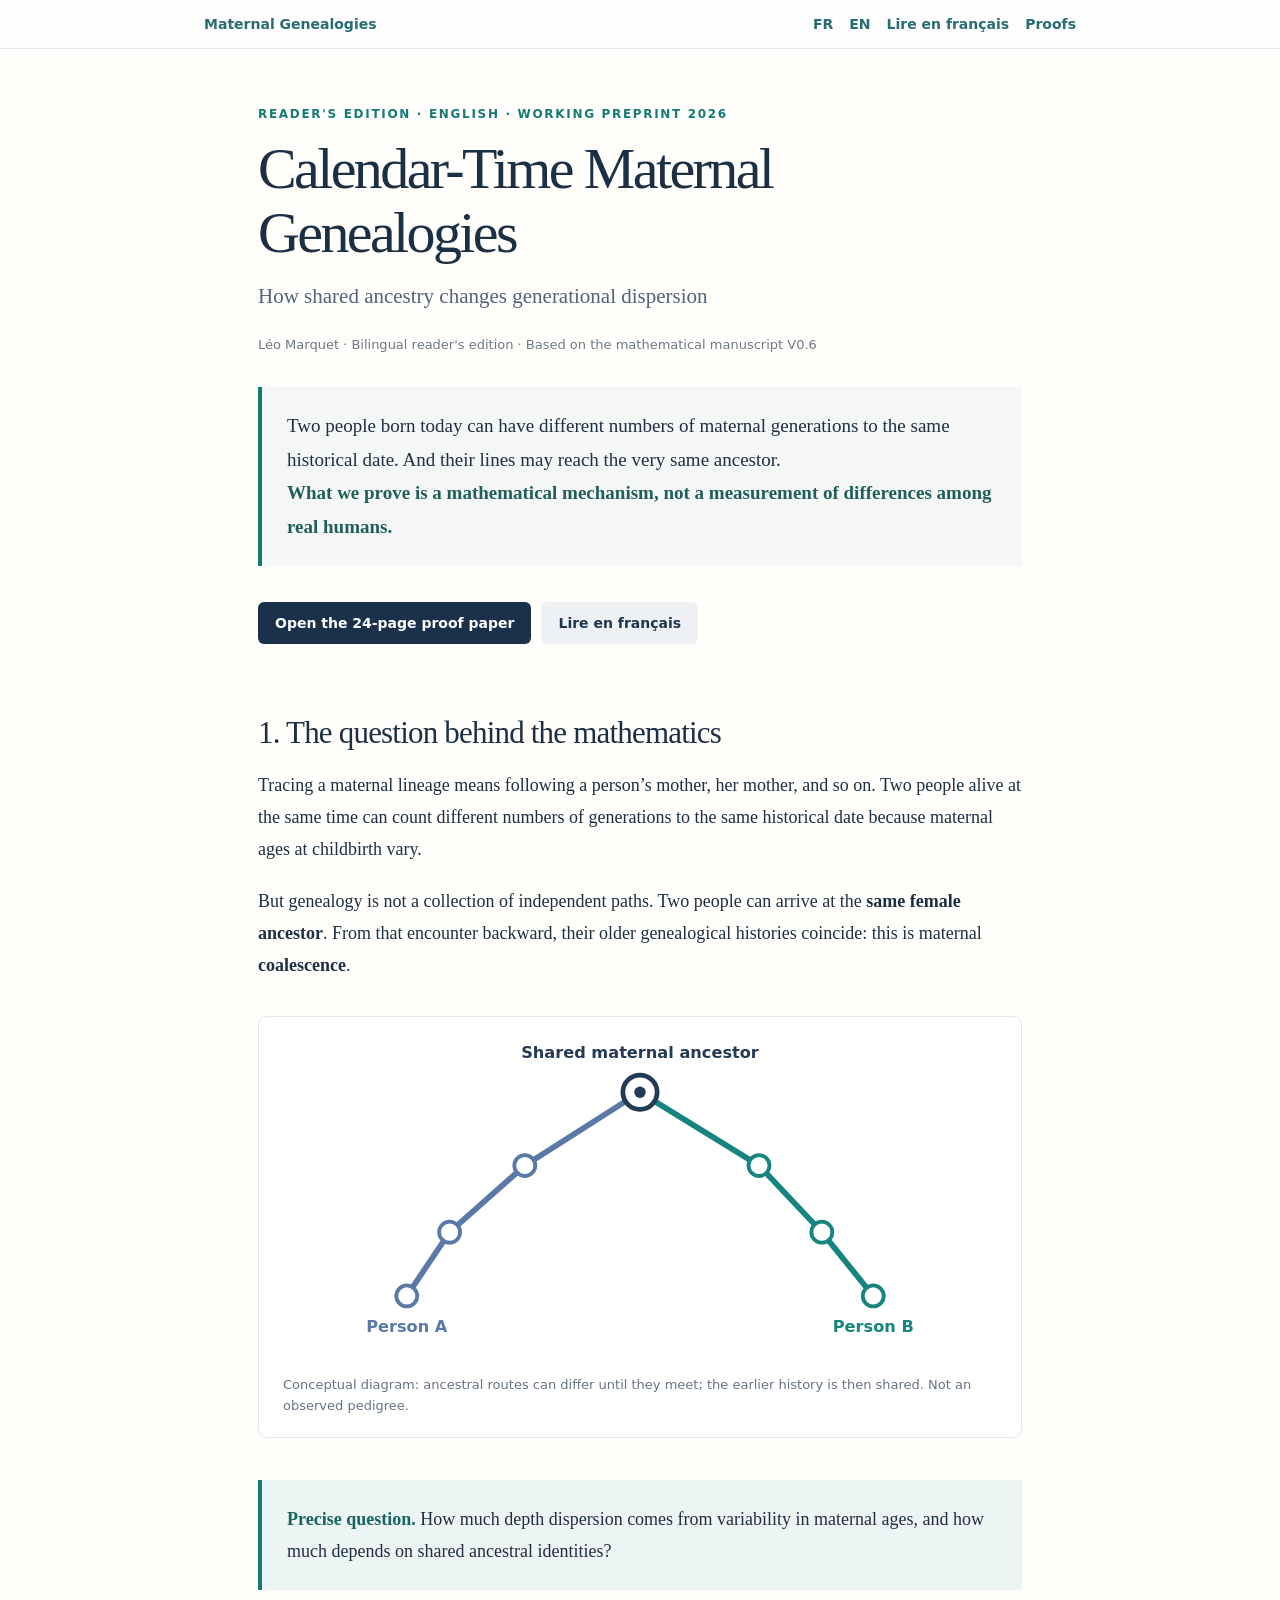
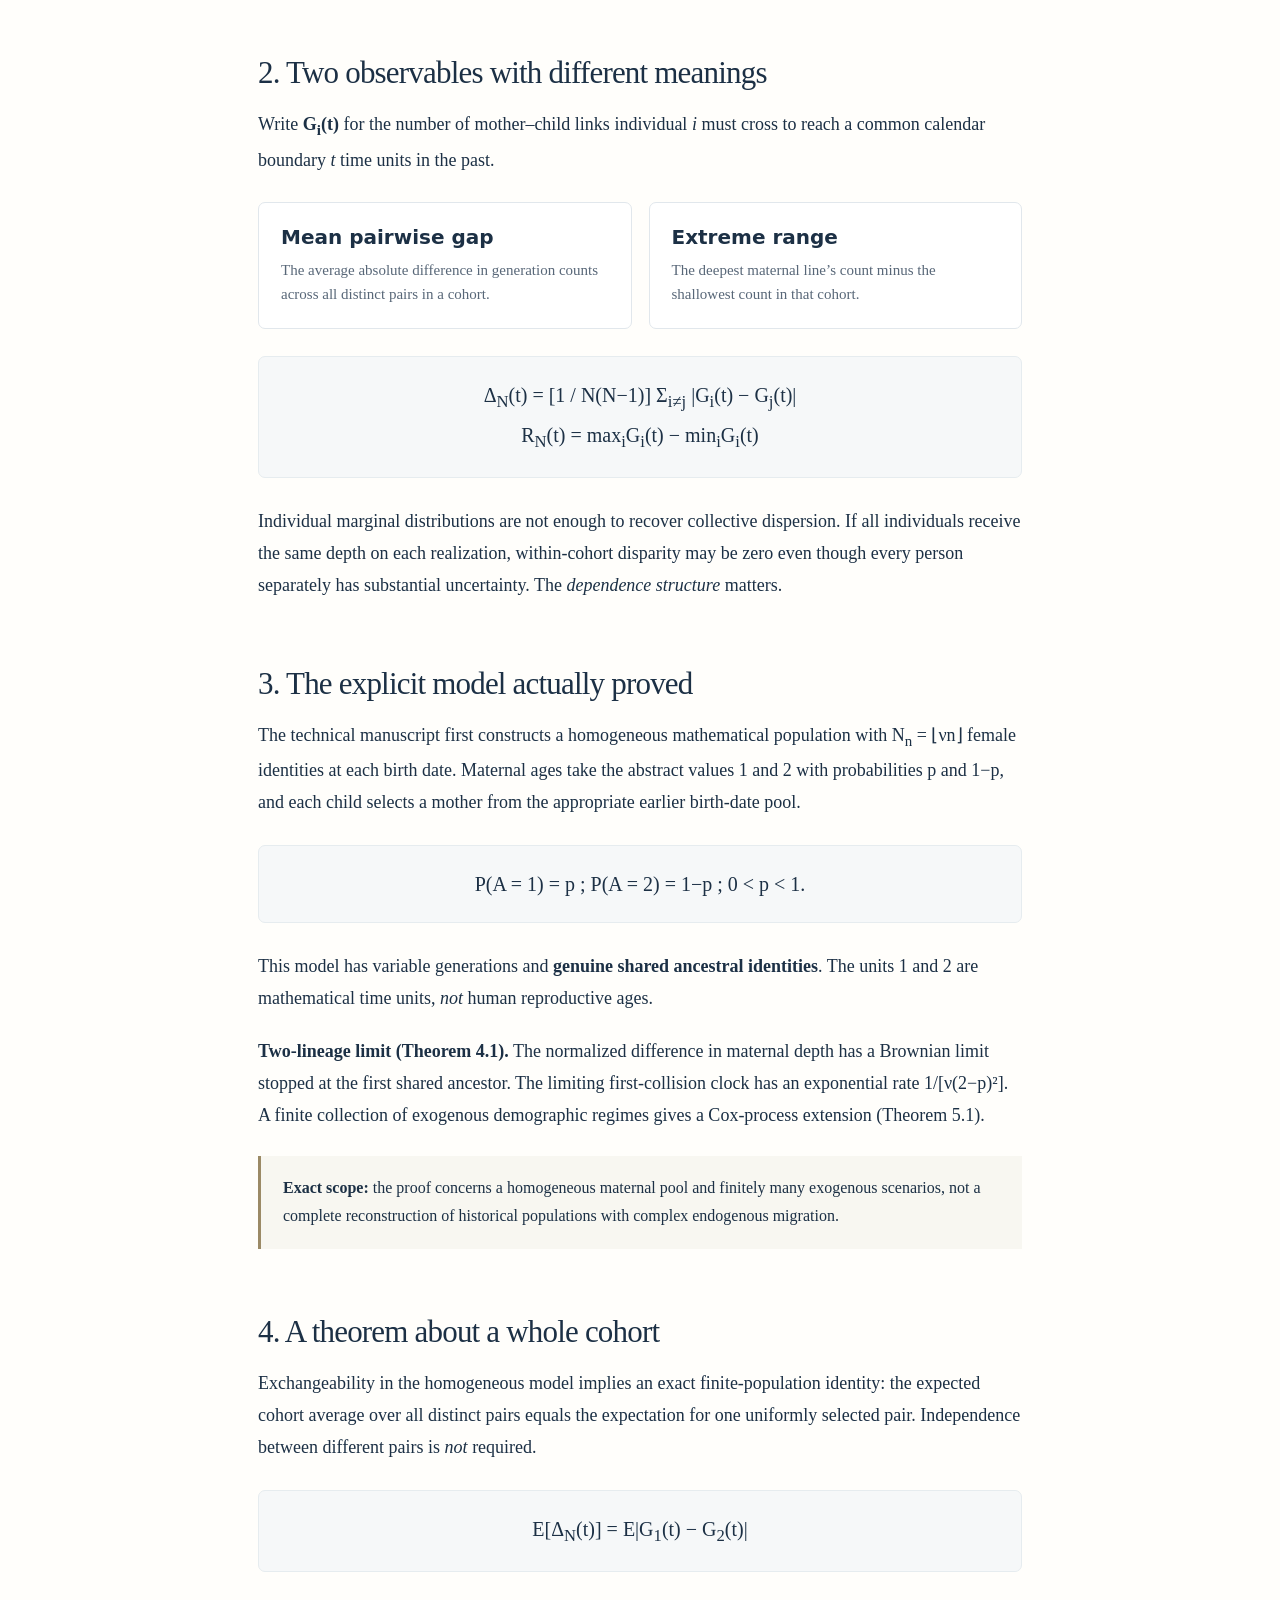
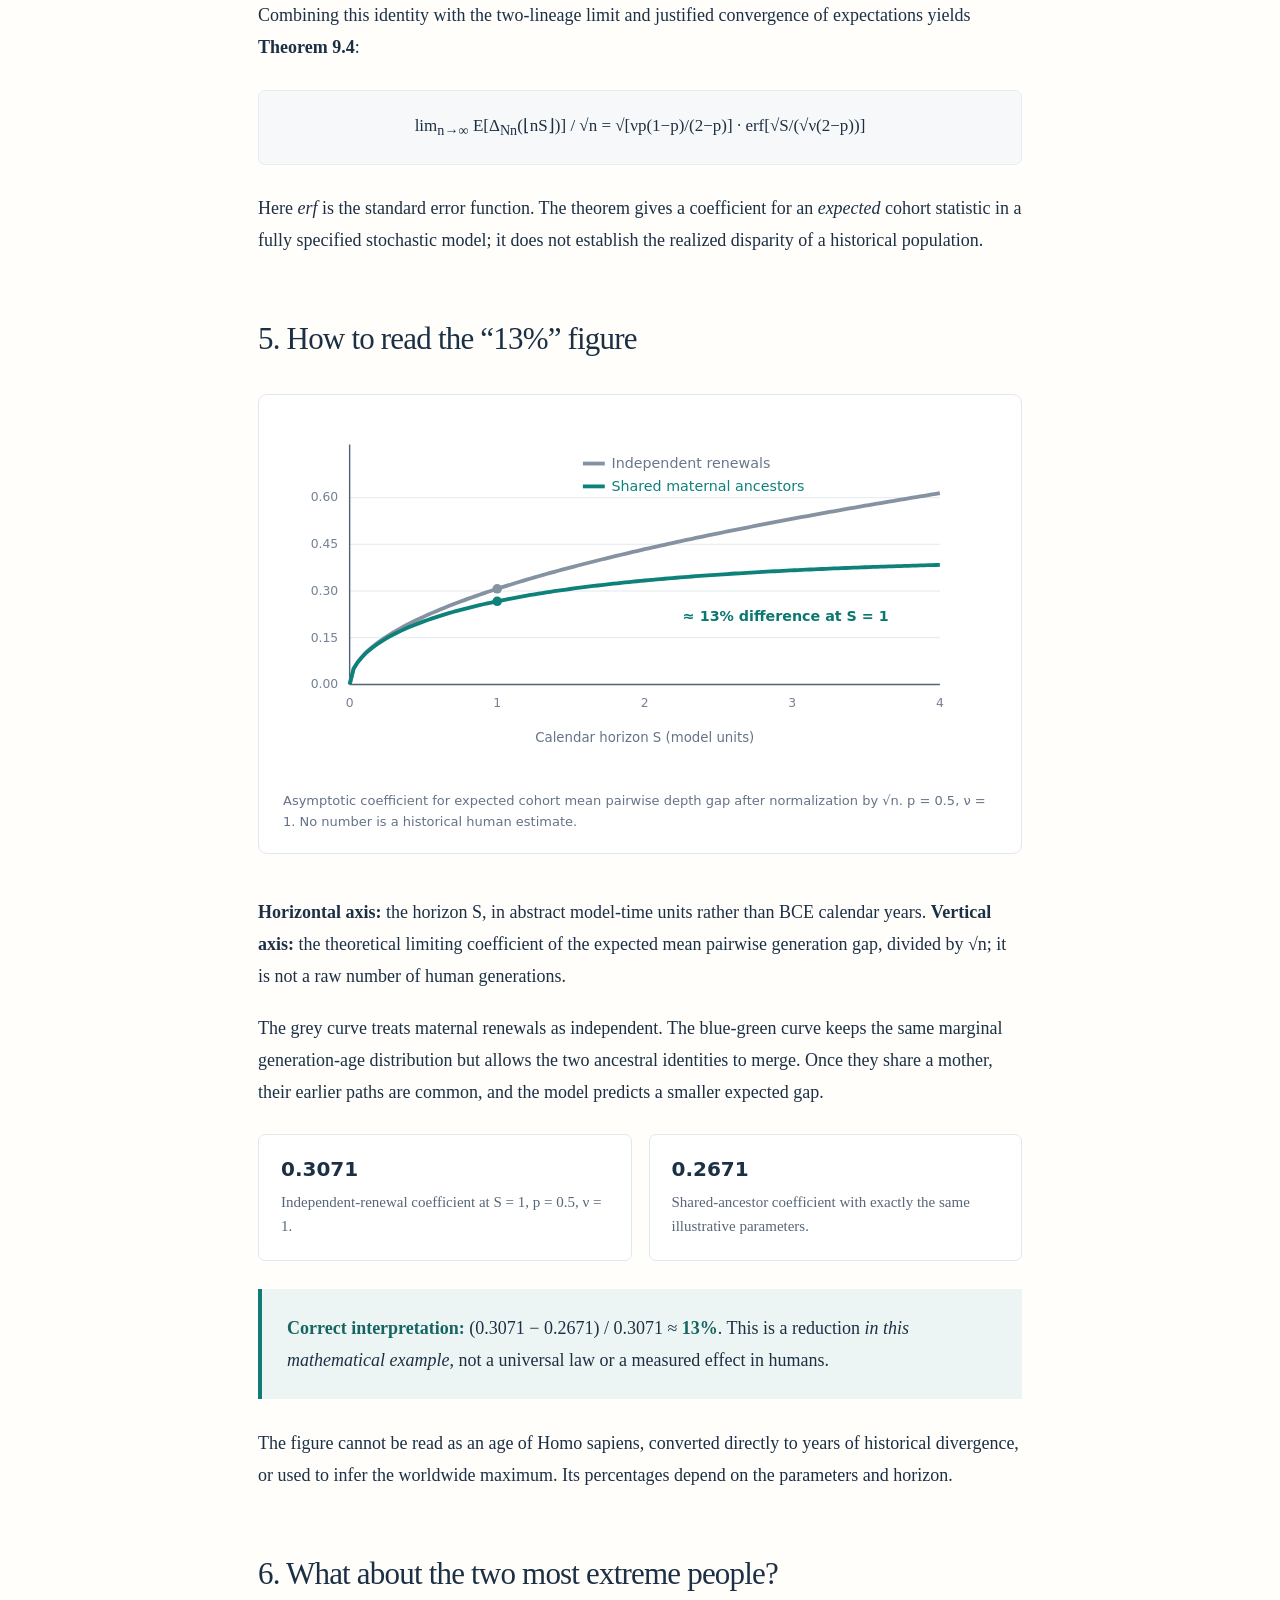
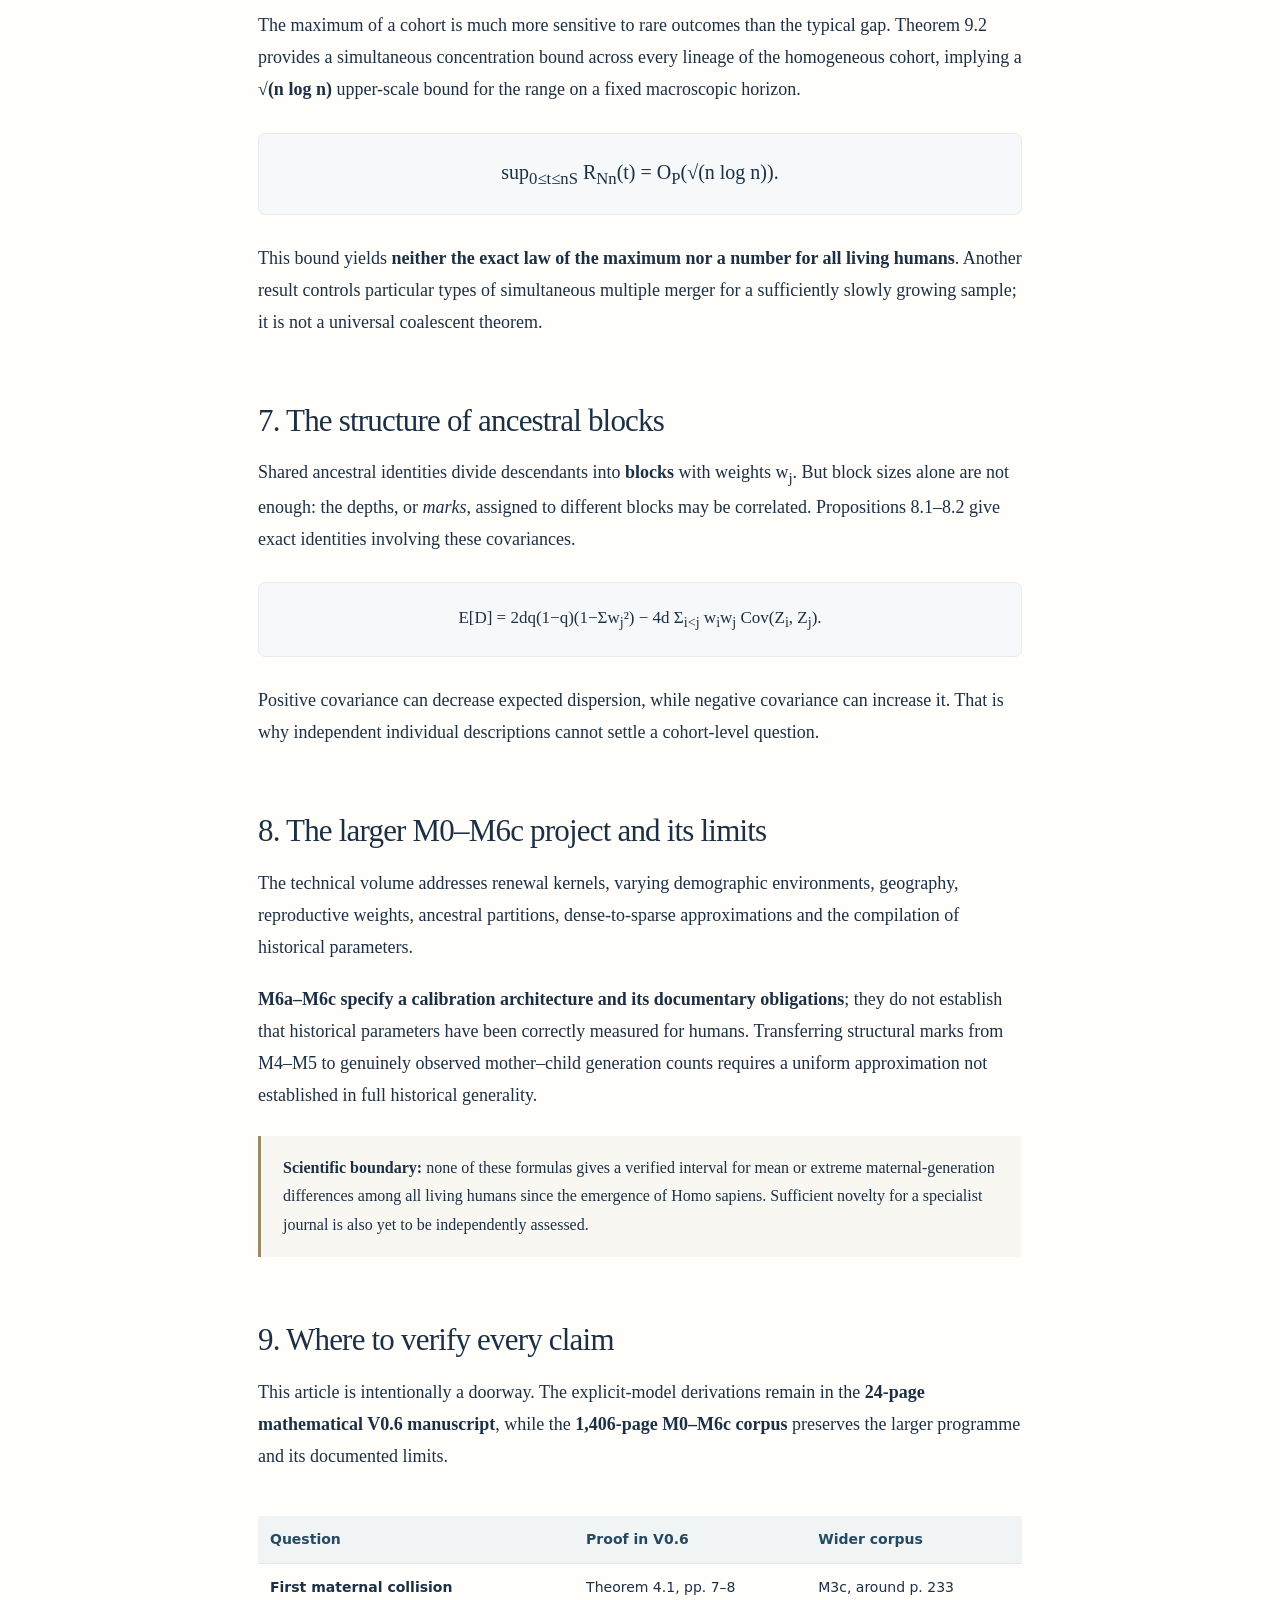
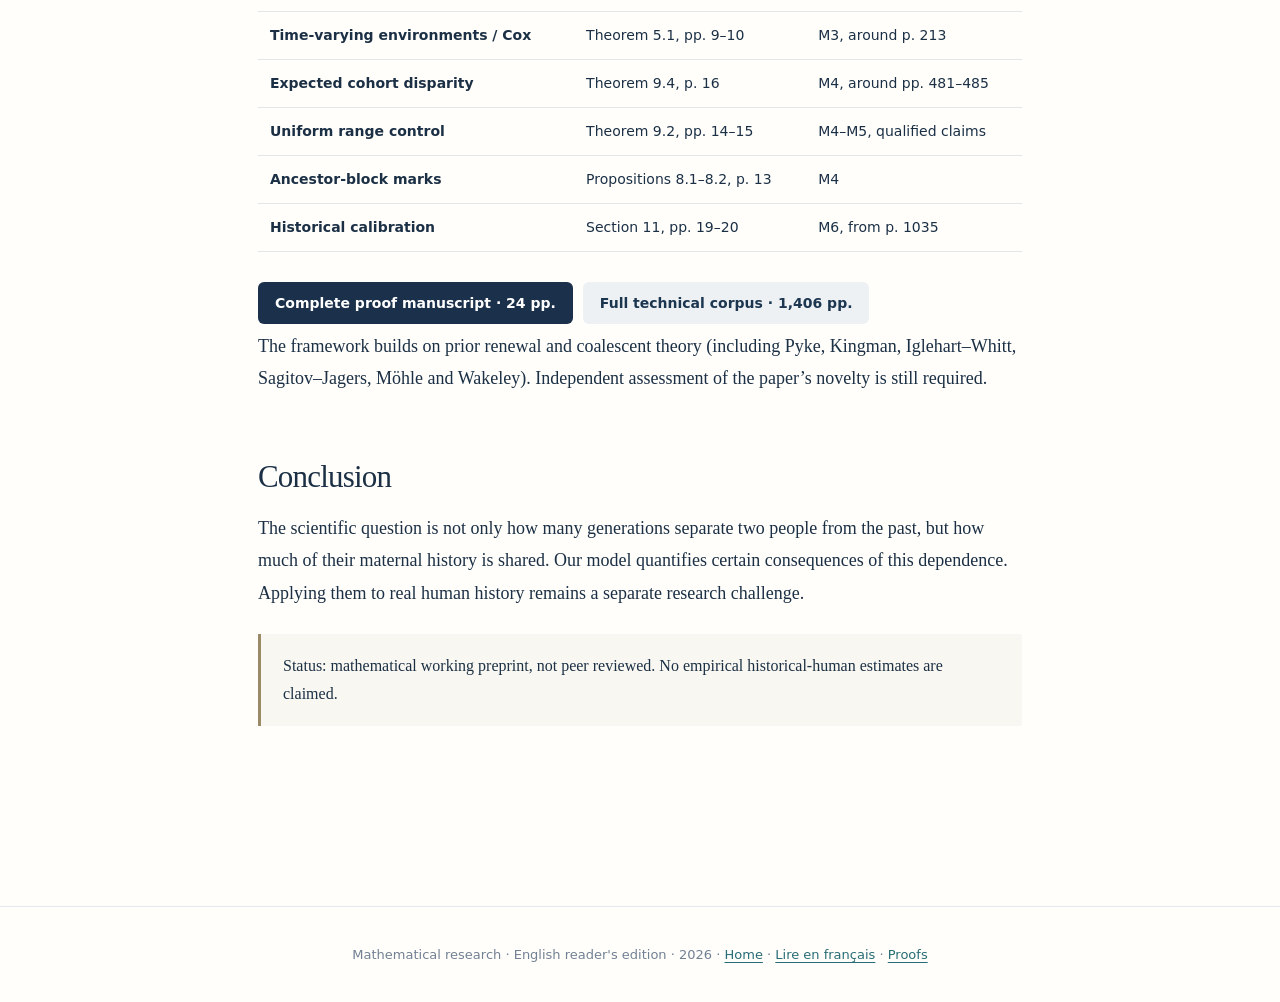
==== article-en.html @ 99af00e3 "Publish accessible English research article" ====
<!doctype html><html lang="en"><head><meta charset="utf-8"><meta name="viewport" content="width=device-width,initial-scale=1"><meta name="description" content="Readable mathematical article on maternal genealogy, shared ancestry, and cohort dispersion."><title>Calendar-Time Maternal Genealogies — English article</title><link rel="stylesheet" href="./articles.css"><link rel="canonical" href="https://leomarquet14-star.github.io/maternal-genealogies/article-en.html"></head><body><header class="top"><div class="top-in"><a href="./">Maternal Genealogies</a><nav><a href="./article-fr.html" lang="fr">FR</a><a href="./article-en.html" lang="en">EN</a><a href="article-fr.html">Lire en français</a><a href="./manuscript_v0_6.pdf">Proofs</a></nav></div></header><main><div class="kicker">READER'S EDITION · ENGLISH · WORKING PREPRINT 2026</div><h1>Calendar-Time Maternal Genealogies</h1><p class="sub">How shared ancestry changes generational dispersion</p><div class="meta">Léo Marquet · Bilingual reader's edition · Based on the mathematical manuscript V0.6</div><div class="lede">Two people born today can have different numbers of maternal generations to the same historical date. And their lines may reach the very same ancestor.<br><strong>What we prove is a mathematical mechanism, not a measurement of differences among real humans.</strong></div><p><a class="button" href="./manuscript_v0_6.pdf">Open the 24-page proof paper</a><a class="button light" href="article-fr.html">Lire en français</a></p><section><h2>1. The question behind the mathematics</h2><p>Tracing a maternal lineage means following a person’s mother, her mother, and so on. Two people alive at the same time can count different numbers of generations to the same historical date because maternal ages at childbirth vary.</p><p>But genealogy is not a collection of independent paths. Two people can arrive at the <strong>same female ancestor</strong>. From that encounter backward, their older genealogical histories coincide: this is maternal <strong>coalescence</strong>.</p><figure class="figure"><svg viewBox="0 0 750 330" role="img" aria-label="Two maternal lineages joining at a shared mother"><rect width="750" height="330" fill="white"/><path d="M130 272 L175 205 L254 135 L375 58" stroke="#5b79a7" stroke-width="6" fill="none" stroke-linecap="round"/><path d="M620 272 L566 205 L500 135 L375 58" stroke="#16847f" stroke-width="6" fill="none" stroke-linecap="round"/><circle cx="130" cy="272" r="11" fill="#fff" stroke="#5b79a7" stroke-width="4"/><circle cx="175" cy="205" r="11" fill="#fff" stroke="#5b79a7" stroke-width="4"/><circle cx="254" cy="135" r="11" fill="#fff" stroke="#5b79a7" stroke-width="4"/><circle cx="620" cy="272" r="11" fill="#fff" stroke="#16847f" stroke-width="4"/><circle cx="566" cy="205" r="11" fill="#fff" stroke="#16847f" stroke-width="4"/><circle cx="500" cy="135" r="11" fill="#fff" stroke="#16847f" stroke-width="4"/><circle cx="375" cy="58" r="18" fill="#fff" stroke="#243b55" stroke-width="5"/><circle cx="375" cy="58" r="6" fill="#243b55"/><g font-family="system-ui" font-size="17" font-weight="700"><text x="375" y="22" text-anchor="middle" fill="#243b55">Shared maternal ancestor</text><text x="130" y="310" text-anchor="middle" fill="#5b79a7">Person A</text><text x="620" y="310" text-anchor="middle" fill="#16847f">Person B</text></g></svg><figcaption>Conceptual diagram: ancestral routes can differ until they meet; the earlier history is then shared. Not an observed pedigree.</figcaption></figure><div class="callout"><strong>Precise question.</strong> How much depth dispersion comes from variability in maternal ages, and how much depends on shared ancestral identities?</div></section><section><h2>2. Two observables with different meanings</h2><p>Write <strong>G<sub>i</sub>(t)</strong> for the number of mother–child links individual <em>i</em> must cross to reach a common calendar boundary <em>t</em> time units in the past.</p><div class="grid"><div class="card"><h3>Mean pairwise gap</h3><p>The average absolute difference in generation counts across all distinct pairs in a cohort.</p></div><div class="card"><h3>Extreme range</h3><p>The deepest maternal line’s count minus the shallowest count in that cohort.</p></div></div><div class="eq">Δ<sub>N</sub>(t) = [1 / N(N−1)] Σ<sub>i≠j</sub> |G<sub>i</sub>(t) − G<sub>j</sub>(t)|<br>R<sub>N</sub>(t) = max<sub>i</sub>G<sub>i</sub>(t) − min<sub>i</sub>G<sub>i</sub>(t)</div><p>Individual marginal distributions are not enough to recover collective dispersion. If all individuals receive the same depth on each realization, within-cohort disparity may be zero even though every person separately has substantial uncertainty. The <em>dependence structure</em> matters.</p></section><section><h2>3. The explicit model actually proved</h2><p>The technical manuscript first constructs a homogeneous mathematical population with N<sub>n</sub> = ⌊νn⌋ female identities at each birth date. Maternal ages take the abstract values 1 and 2 with probabilities p and 1−p, and each child selects a mother from the appropriate earlier birth-date pool.</p><div class="eq">P(A = 1) = p ; P(A = 2) = 1−p ; 0 &lt; p &lt; 1.</div><p>This model has variable generations and <strong>genuine shared ancestral identities</strong>. The units 1 and 2 are mathematical time units, <em>not</em> human reproductive ages.</p><p><strong>Two-lineage limit (Theorem 4.1).</strong> The normalized difference in maternal depth has a Brownian limit stopped at the first shared ancestor. The limiting first-collision clock has an exponential rate 1/[ν(2−p)²]. A finite collection of exogenous demographic regimes gives a Cox-process extension (Theorem 5.1).</p><div class="warning"><strong>Exact scope:</strong> the proof concerns a homogeneous maternal pool and finitely many exogenous scenarios, not a complete reconstruction of historical populations with complex endogenous migration.</div></section><section><h2>4. A theorem about a whole cohort</h2><p>Exchangeability in the homogeneous model implies an exact finite-population identity: the expected cohort average over all distinct pairs equals the expectation for one uniformly selected pair. Independence between different pairs is <em>not</em> required.</p><div class="eq">E[Δ<sub>N</sub>(t)] = E|G<sub>1</sub>(t) − G<sub>2</sub>(t)|</div><p>Combining this identity with the two-lineage limit and justified convergence of expectations yields <strong>Theorem 9.4</strong>:</p><div class="eq long">lim<sub>n→∞</sub> E[Δ<sub>Nn</sub>(⌊nS⌋)] / √n = √[νp(1−p)/(2−p)] · erf[√S/(√ν(2−p))]</div><p>Here <em>erf</em> is the standard error function. The theorem gives a coefficient for an <em>expected</em> cohort statistic in a fully specified stochastic model; it does not establish the realized disparity of a historical population.</p></section><section><h2>5. How to read the “13%” figure</h2><figure class="figure"><svg viewBox="0 0 750 370" role="img" aria-label="Mathematical comparison of expected mean dispersion coefficients for independent and shared-ancestor lineages"><rect width="750" height="370" fill="#fff"/><g stroke="#e1e8eb" stroke-width="1"><line x1="70" y1="283" x2="690" y2="283"/><line x1="70" y1="233.95" x2="690" y2="233.95"/><line x1="70" y1="184.9" x2="690" y2="184.9"/><line x1="70" y1="135.85" x2="690" y2="135.85"/><line x1="70" y1="86.80000000000001" x2="690" y2="86.80000000000001"/></g><g fill="#758295" font-size="13" font-family="system-ui"><text x="58" y="287" text-anchor="end">0.00</text><text x="58" y="237.95" text-anchor="end">0.15</text><text x="58" y="188.9" text-anchor="end">0.30</text><text x="58" y="139.85" text-anchor="end">0.45</text><text x="58" y="90.80000000000001" text-anchor="end">0.60</text><text x="70" y="307" text-anchor="middle">0</text><text x="225" y="307" text-anchor="middle">1</text><text x="380" y="307" text-anchor="middle">2</text><text x="535" y="307" text-anchor="middle">3</text><text x="690" y="307" text-anchor="middle">4</text></g><g stroke="#526578" stroke-width="1.5"><line x1="70" y1="283" x2="690" y2="283"/><line x1="70" y1="31" x2="70" y2="283"/></g><path d="M70.00,283.00 L74.13,266.60 L78.27,259.81 L82.40,254.60 L86.53,250.20 L90.67,246.33 L94.80,242.83 L98.93,239.61 L103.07,236.62 L107.20,233.80 L111.33,231.14 L115.47,228.61 L119.60,226.19 L123.73,223.87 L127.87,221.64 L132.00,219.49 L136.13,217.40 L140.27,215.38 L144.40,213.42 L148.53,211.52 L152.67,209.66 L156.80,207.85 L160.93,206.08 L165.07,204.35 L169.20,202.66 L173.33,201.00 L177.47,199.38 L181.60,197.79 L185.73,196.22 L189.87,194.69 L194.00,193.18 L198.13,191.69 L202.27,190.23 L206.40,188.79 L210.53,187.38 L214.67,185.98 L218.80,184.61 L222.93,183.25 L227.07,181.91 L231.20,180.59 L235.33,179.28 L239.47,177.99 L243.60,176.72 L247.73,175.46 L251.87,174.22 L256.00,172.99 L260.13,171.78 L264.27,170.57 L268.40,169.38 L272.53,168.21 L276.67,167.04 L280.80,165.89 L284.93,164.74 L289.07,163.61 L293.20,162.49 L297.33,161.38 L301.47,160.28 L305.60,159.19 L309.73,158.11 L313.87,157.04 L318.00,155.97 L322.13,154.92 L326.27,153.87 L330.40,152.84 L334.53,151.81 L338.67,150.79 L342.80,149.77 L346.93,148.77 L351.07,147.77 L355.20,146.78 L359.33,145.80 L363.47,144.82 L367.60,143.85 L371.73,142.89 L375.87,141.93 L380.00,140.98 L384.13,140.04 L388.27,139.10 L392.40,138.17 L396.53,137.24 L400.67,136.32 L404.80,135.41 L408.93,134.50 L413.07,133.60 L417.20,132.70 L421.33,131.81 L425.47,130.92 L429.60,130.04 L433.73,129.16 L437.87,128.29 L442.00,127.42 L446.13,126.56 L450.27,125.71 L454.40,124.85 L458.53,124.00 L462.67,123.16 L466.80,122.32 L470.93,121.49 L475.07,120.66 L479.20,119.83 L483.33,119.01 L487.47,118.19 L491.60,117.38 L495.73,116.57 L499.87,115.76 L504.00,114.96 L508.13,114.16 L512.27,113.37 L516.40,112.58 L520.53,111.79 L524.67,111.00 L528.80,110.22 L532.93,109.45 L537.07,108.68 L541.20,107.91 L545.33,107.14 L549.47,106.38 L553.60,105.62 L557.73,104.86 L561.87,104.11 L566.00,103.36 L570.13,102.61 L574.27,101.87 L578.40,101.13 L582.53,100.39 L586.67,99.65 L590.80,98.92 L594.93,98.19 L599.07,97.47 L603.20,96.74 L607.33,96.02 L611.47,95.30 L615.60,94.59 L619.73,93.88 L623.87,93.17 L628.00,92.46 L632.13,91.76 L636.27,91.05 L640.40,90.35 L644.53,89.66 L648.67,88.96 L652.80,88.27 L656.93,87.58 L661.07,86.90 L665.20,86.21 L669.33,85.53 L673.47,84.85 L677.60,84.17 L681.73,83.50 L685.87,82.82 L690.00,82.15" fill="none" stroke="#8592a2" stroke-width="4"/><path d="M70.00,283.00 L74.13,266.67 L78.27,259.99 L82.40,254.93 L86.53,250.71 L90.67,247.04 L94.80,243.76 L98.93,240.78 L103.07,238.04 L107.20,235.50 L111.33,233.12 L115.47,230.88 L119.60,228.77 L123.73,226.77 L127.87,224.87 L132.00,223.06 L136.13,221.32 L140.27,219.66 L144.40,218.07 L148.53,216.54 L152.67,215.07 L156.80,213.65 L160.93,212.27 L165.07,210.95 L169.20,209.67 L173.33,208.43 L177.47,207.23 L181.60,206.07 L185.73,204.94 L189.87,203.84 L194.00,202.78 L198.13,201.74 L202.27,200.74 L206.40,199.76 L210.53,198.81 L214.67,197.88 L218.80,196.98 L222.93,196.10 L227.07,195.24 L231.20,194.40 L235.33,193.58 L239.47,192.79 L243.60,192.01 L247.73,191.25 L251.87,190.50 L256.00,189.78 L260.13,189.07 L264.27,188.38 L268.40,187.70 L272.53,187.04 L276.67,186.39 L280.80,185.75 L284.93,185.13 L289.07,184.53 L293.20,183.93 L297.33,183.35 L301.47,182.78 L305.60,182.22 L309.73,181.67 L313.87,181.14 L318.00,180.61 L322.13,180.10 L326.27,179.59 L330.40,179.10 L334.53,178.61 L338.67,178.14 L342.80,177.67 L346.93,177.22 L351.07,176.77 L355.20,176.33 L359.33,175.90 L363.47,175.47 L367.60,175.06 L371.73,174.65 L375.87,174.25 L380.00,173.86 L384.13,173.47 L388.27,173.09 L392.40,172.72 L396.53,172.35 L400.67,172.00 L404.80,171.64 L408.93,171.30 L413.07,170.96 L417.20,170.63 L421.33,170.30 L425.47,169.98 L429.60,169.66 L433.73,169.35 L437.87,169.04 L442.00,168.74 L446.13,168.45 L450.27,168.16 L454.40,167.87 L458.53,167.59 L462.67,167.32 L466.80,167.05 L470.93,166.78 L475.07,166.52 L479.20,166.26 L483.33,166.01 L487.47,165.76 L491.60,165.52 L495.73,165.28 L499.87,165.04 L504.00,164.81 L508.13,164.58 L512.27,164.36 L516.40,164.13 L520.53,163.92 L524.67,163.70 L528.80,163.49 L532.93,163.28 L537.07,163.08 L541.20,162.88 L545.33,162.68 L549.47,162.49 L553.60,162.30 L557.73,162.11 L561.87,161.93 L566.00,161.74 L570.13,161.56 L574.27,161.39 L578.40,161.21 L582.53,161.04 L586.67,160.88 L590.80,160.71 L594.93,160.55 L599.07,160.39 L603.20,160.23 L607.33,160.07 L611.47,159.92 L615.60,159.77 L619.73,159.62 L623.87,159.48 L628.00,159.33 L632.13,159.19 L636.27,159.05 L640.40,158.92 L644.53,158.78 L648.67,158.65 L652.80,158.52 L656.93,158.39 L661.07,158.26 L665.20,158.14 L669.33,158.01 L673.47,157.89 L677.60,157.77 L681.73,157.66 L685.87,157.54 L690.00,157.43" fill="none" stroke="#0d817a" stroke-width="4"/><circle cx="225" cy="182.5763672338" r="5" fill="#8592a2"/><circle cx="225" cy="195.6632789674" r="5" fill="#0d817a"/><text x="345" y="56" font-size="15" fill="#67788a" font-family="system-ui">Independent renewals</text><line x1="315" y1="51" x2="338" y2="51" stroke="#8592a2" stroke-width="4"/><text x="345" y="80" font-size="15" fill="#0d817a" font-family="system-ui">Shared maternal ancestors</text><line x1="315" y1="75" x2="338" y2="75" stroke="#0d817a" stroke-width="4"/><text x="420" y="216" fill="#0a7770" font-weight="700" font-size="15" font-family="system-ui">≈ 13% difference at S = 1</text><text x="380" y="344" text-anchor="middle" fill="#647488" font-size="14" font-family="system-ui">Calendar horizon S (model units)</text></svg><figcaption>Asymptotic coefficient for expected cohort mean pairwise depth gap after normalization by √n. p = 0.5, ν = 1. No number is a historical human estimate.</figcaption></figure><p><strong>Horizontal axis:</strong> the horizon S, in abstract model-time units rather than BCE calendar years. <strong>Vertical axis:</strong> the theoretical limiting coefficient of the expected mean pairwise generation gap, divided by √n; it is not a raw number of human generations.</p><p>The grey curve treats maternal renewals as independent. The blue-green curve keeps the same marginal generation-age distribution but allows the two ancestral identities to merge. Once they share a mother, their earlier paths are common, and the model predicts a smaller expected gap.</p><div class="grid"><div class="card"><h3>0.3071</h3><p>Independent-renewal coefficient at S = 1, p = 0.5, ν = 1.</p></div><div class="card"><h3>0.2671</h3><p>Shared-ancestor coefficient with exactly the same illustrative parameters.</p></div></div><div class="callout"><strong>Correct interpretation:</strong> (0.3071 − 0.2671) / 0.3071 ≈ <strong>13%</strong>. This is a reduction <em>in this mathematical example</em>, not a universal law or a measured effect in humans.</div><p>The figure cannot be read as an age of Homo sapiens, converted directly to years of historical divergence, or used to infer the worldwide maximum. Its percentages depend on the parameters and horizon.</p></section><section><h2>6. What about the two most extreme people?</h2><p>The maximum of a cohort is much more sensitive to rare outcomes than the typical gap. Theorem 9.2 provides a simultaneous concentration bound across every lineage of the homogeneous cohort, implying a <strong>√(n log n)</strong> upper-scale bound for the range on a fixed macroscopic horizon.</p><div class="eq">sup<sub>0≤t≤nS</sub> R<sub>Nn</sub>(t) = O<sub>P</sub>(√(n log n)).</div><p>This bound yields <strong>neither the exact law of the maximum nor a number for all living humans</strong>. Another result controls particular types of simultaneous multiple merger for a sufficiently slowly growing sample; it is not a universal coalescent theorem.</p></section><section><h2>7. The structure of ancestral blocks</h2><p>Shared ancestral identities divide descendants into <strong>blocks</strong> with weights w<sub>j</sub>. But block sizes alone are not enough: the depths, or <em>marks</em>, assigned to different blocks may be correlated. Propositions 8.1–8.2 give exact identities involving these covariances.</p><div class="eq long">E[D] = 2dq(1−q)(1−Σw<sub>j</sub>²) − 4d Σ<sub>i&lt;j</sub> w<sub>i</sub>w<sub>j</sub> Cov(Z<sub>i</sub>, Z<sub>j</sub>).</div><p>Positive covariance can decrease expected dispersion, while negative covariance can increase it. That is why independent individual descriptions cannot settle a cohort-level question.</p></section><section><h2>8. The larger M0–M6c project and its limits</h2><p>The technical volume addresses renewal kernels, varying demographic environments, geography, reproductive weights, ancestral partitions, dense-to-sparse approximations and the compilation of historical parameters.</p><p><strong>M6a–M6c specify a calibration architecture and its documentary obligations</strong>; they do not establish that historical parameters have been correctly measured for humans. Transferring structural marks from M4–M5 to genuinely observed mother–child generation counts requires a uniform approximation not established in full historical generality.</p><div class="warning"><strong>Scientific boundary:</strong> none of these formulas gives a verified interval for mean or extreme maternal-generation differences among all living humans since the emergence of Homo sapiens. Sufficient novelty for a specialist journal is also yet to be independently assessed.</div></section><section><h2>9. Where to verify every claim</h2><p>This article is intentionally a doorway. The explicit-model derivations remain in the <strong>24-page mathematical V0.6 manuscript</strong>, while the <strong>1,406-page M0–M6c corpus</strong> preserves the larger programme and its documented limits.</p><div class="table-wrap"><table><thead><tr><th>Question</th><th>Proof in V0.6</th><th>Wider corpus</th></tr></thead><tbody><tr><td>First maternal collision</td><td>Theorem 4.1, pp. 7–8</td><td>M3c, around p. 233</td></tr><tr><td>Time-varying environments / Cox</td><td>Theorem 5.1, pp. 9–10</td><td>M3, around p. 213</td></tr><tr><td>Expected cohort disparity</td><td>Theorem 9.4, p. 16</td><td>M4, around pp. 481–485</td></tr><tr><td>Uniform range control</td><td>Theorem 9.2, pp. 14–15</td><td>M4–M5, qualified claims</td></tr><tr><td>Ancestor-block marks</td><td>Propositions 8.1–8.2, p. 13</td><td>M4</td></tr><tr><td>Historical calibration</td><td>Section 11, pp. 19–20</td><td>M6, from p. 1035</td></tr></tbody></table></div><a class="button" href="./manuscript_v0_6.pdf">Complete proof manuscript · 24 pp.</a><a class="button light" href="./VOLUME_M0_M6C_ACCES_AUX_PREUVES.pdf">Full technical corpus · 1,406 pp.</a><p>The framework builds on prior renewal and coalescent theory (including Pyke, Kingman, Iglehart–Whitt, Sagitov–Jagers, Möhle and Wakeley). Independent assessment of the paper’s novelty is still required.</p></section><section><h2>Conclusion</h2><p>The scientific question is not only how many generations separate two people from the past, but how much of their maternal history is shared. Our model quantifies certain consequences of this dependence. Applying them to real human history remains a separate research challenge.</p></section><div class="warning">Status: mathematical working preprint, not peer reviewed. No empirical historical-human estimates are claimed.</div></main><footer class="footer">Mathematical research · English reader's edition · 2026 · <a href="./">Home</a> · <a href="article-fr.html">Lire en français</a> · <a href="./manuscript_v0_6.pdf">Proofs</a></footer></body></html>
---- articles.css ----
:root{--ink:#1c3045;--soft:#5f7082;--teal:#147a76;--blue:#324b75;--line:#e1e7ec;--paper:#fffefb;--wash:#f4f7f6}
*{box-sizing:border-box}html{scroll-behavior:smooth}body{margin:0;background:var(--paper);color:var(--ink);font-family:Georgia,"Times New Roman",serif;line-height:1.78;font-size:18px}
a{color:#286c75;text-decoration-thickness:1px;text-underline-offset:3px}a:hover{color:#173d5b}
.top{border-bottom:1px solid var(--line);background:#fcfdfc;font:600 14px system-ui,sans-serif}.top-in{max-width:920px;margin:auto;padding:16px 24px;display:flex;align-items:center;justify-content:space-between;gap:20px;flex-wrap:wrap}.top a{text-decoration:none}.top nav{display:flex;gap:16px}
main{max-width:820px;margin:0 auto;padding:58px 28px 100px}.kicker{font:750 12px system-ui,sans-serif;color:var(--teal);text-transform:uppercase;letter-spacing:.14em;margin-bottom:16px}h1{font-size:clamp(39px,6vw,58px);font-weight:normal;letter-spacing:-.045em;line-height:1.11;margin:0 0 15px}h2{font-size:31px;line-height:1.24;font-weight:normal;letter-spacing:-.026em;margin:64px 0 16px}h3{font-size:23px;font-weight:normal;margin:34px 0 10px}p{margin:0 0 20px}.sub{font-size:21px;color:#51637a;line-height:1.48}.meta{font:500 13px system-ui,sans-serif;color:#6b7987;margin:25px 0 35px}.lede{background:var(--wash);border-left:4px solid var(--teal);padding:22px 25px;margin:35px 0 30px;font-size:19px}.lede strong{color:#205e5b}.eyebrow{font:700 11px system-ui,sans-serif;color:#167570;letter-spacing:.12em;text-transform:uppercase}
.figure{margin:35px 0 42px;border:1px solid var(--line);background:white;border-radius:9px;padding:20px 24px}.figure svg{width:100%;height:auto}.figure figcaption{font:13px/1.65 system-ui,sans-serif;color:#647387;margin-top:13px}
.eq{background:#f6f8f9;border:1px solid #e6ecef;border-radius:7px;text-align:center;padding:20px 12px;font-family:"Cambria Math","STIX Two Math",Georgia,serif;font-size:clamp(15px,2.8vw,20px);margin:27px 0;overflow-wrap:anywhere;line-height:1.8}.eq.long{font-size:clamp(14px,2vw,17px)}
.callout{background:#edf5f4;padding:23px 25px;border-left:4px solid var(--teal);margin:28px 0}.callout strong{color:#176561}.warning{background:#f8f7f1;border-left:3px solid #9b8a66;padding:18px 22px;font-size:16px;margin:25px 0}.grid{display:grid;grid-template-columns:1fr 1fr;gap:17px;margin:26px 0}.card{border:1px solid var(--line);border-radius:7px;padding:22px;background:#fff}.card h3{font:550 20px system-ui,sans-serif;margin:0 0 9px}.card p{font-size:15px;color:#586778;margin:0;line-height:1.6}
.table-wrap{overflow-x:auto}table{border-collapse:collapse;width:100%;font:14px/1.5 system-ui,sans-serif;margin:24px 0}th,td{text-align:left;vertical-align:top;padding:13px 12px;border-bottom:1px solid var(--line)}th{color:#244961;background:#f1f4f5}td:first-child{font-weight:600}
.pill{display:inline-block;font:650 12px system-ui,sans-serif;padding:6px 10px;background:#e9f1f0;color:#21625d;border-radius:99px;margin:0 5px 6px 0}.button{display:inline-flex;align-items:center;text-decoration:none;font:700 14px system-ui,sans-serif;background:#1b304b;color:white;padding:13px 17px;border-radius:6px;margin:6px 10px 6px 0}.button:hover{color:white;background:#294963}.button.light{color:#1c3650;background:#edf1f4}.button.light:hover{color:#0b2944;background:#dee9ed}
.footer{border-top:1px solid var(--line);padding:40px 28px;margin-top:55px;text-align:center;font:13px system-ui,sans-serif;color:#728093}
@media(max-width:650px){main{padding:35px 17px 70px}body{font-size:17px}.grid{grid-template-columns:1fr}.figure{padding:12px}h2{font-size:27px;margin-top:50px}}
@media print{@page{size:A4;margin:18mm 19mm}body{font-size:11pt;color:#172439;background:white}main{max-width:none;padding:0}h1{font-size:31pt}h2{font-size:18pt;break-after:avoid;margin:27pt 0 9pt}h3{font-size:13pt;break-after:avoid}.top,.footer,.button{display:none!important}.figure{break-inside:avoid;padding:8px;border-color:#cad4dc;margin:15pt 0}.figure svg{max-height:95mm}.eq,.callout,.warning,.lede{break-inside:avoid}.eq{font-size:12pt;padding:9pt}.eq.long{font-size:10pt}.grid{break-inside:avoid}.card{padding:9pt}.table-wrap{overflow:visible}p{margin-bottom:9pt}.meta{margin:12pt 0}.lede{font-size:11pt;padding:11pt 14pt}a{color:#153e5d;text-decoration:none}}
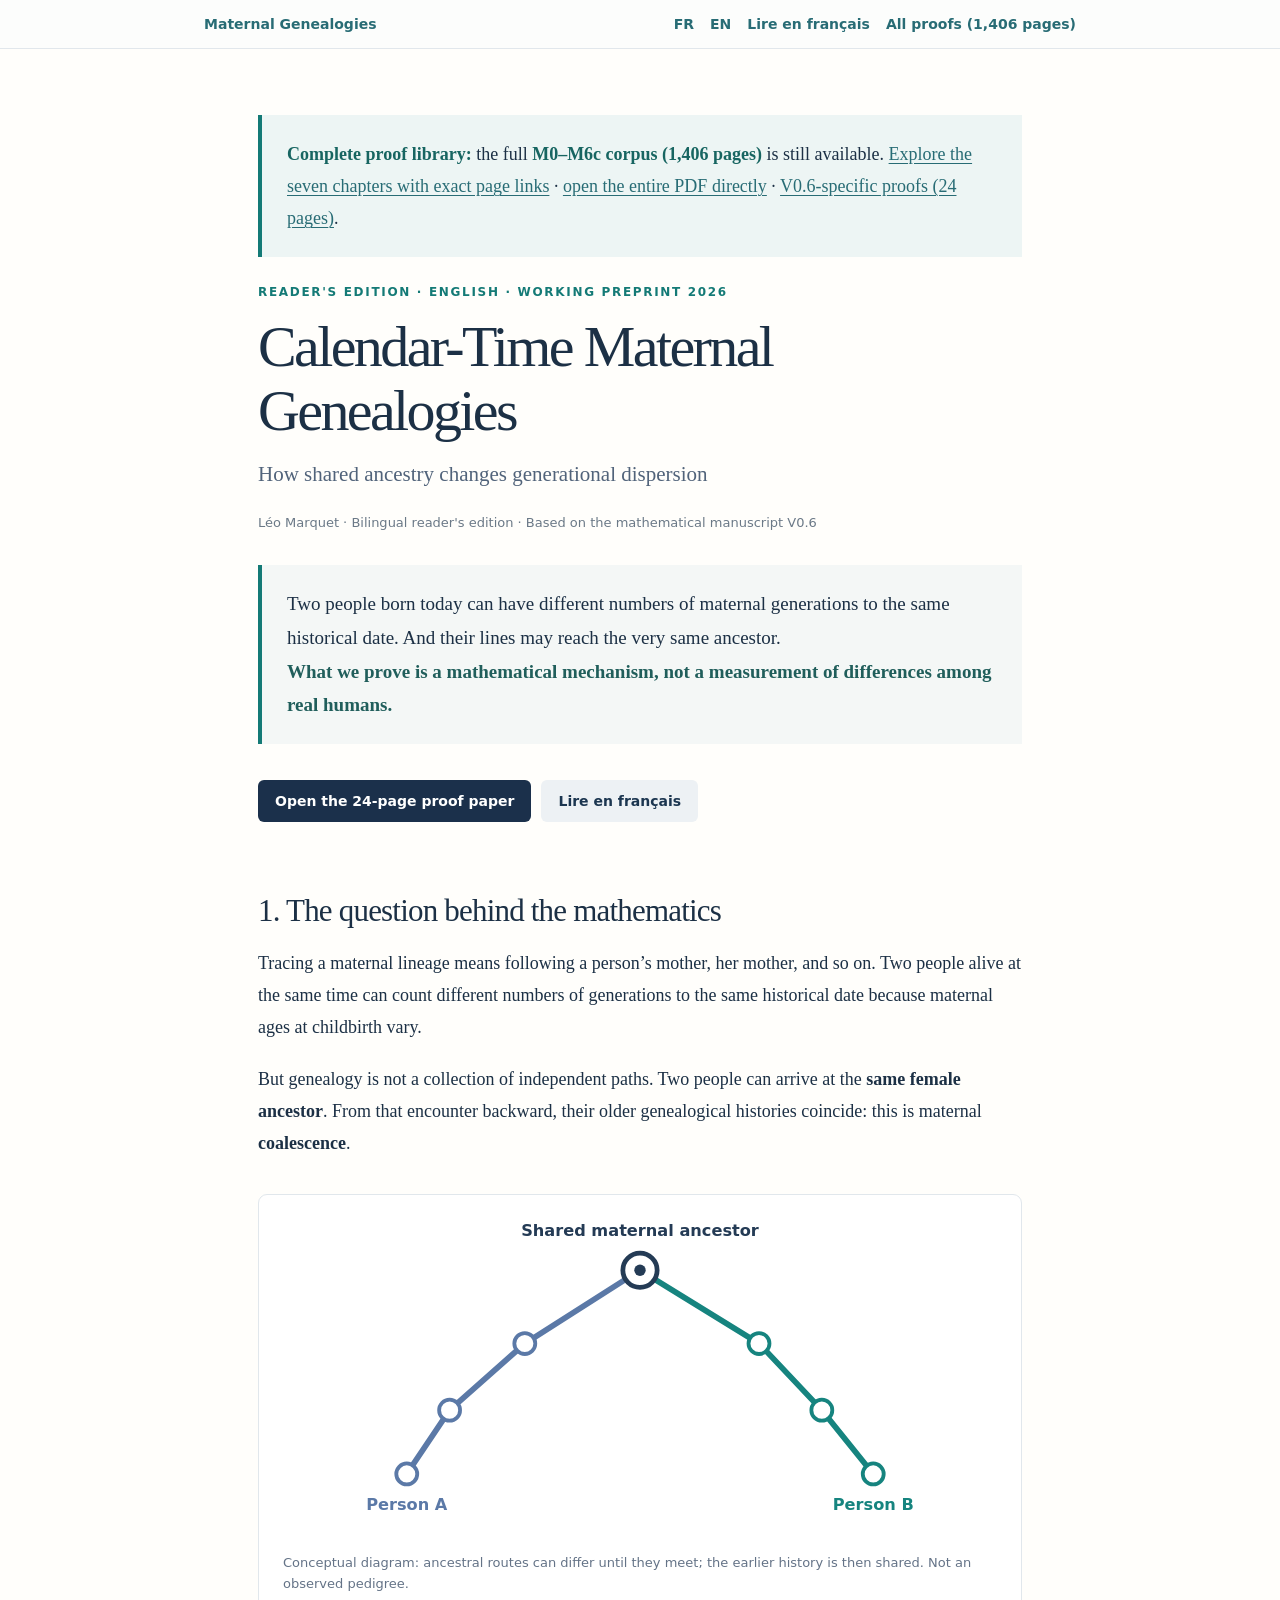
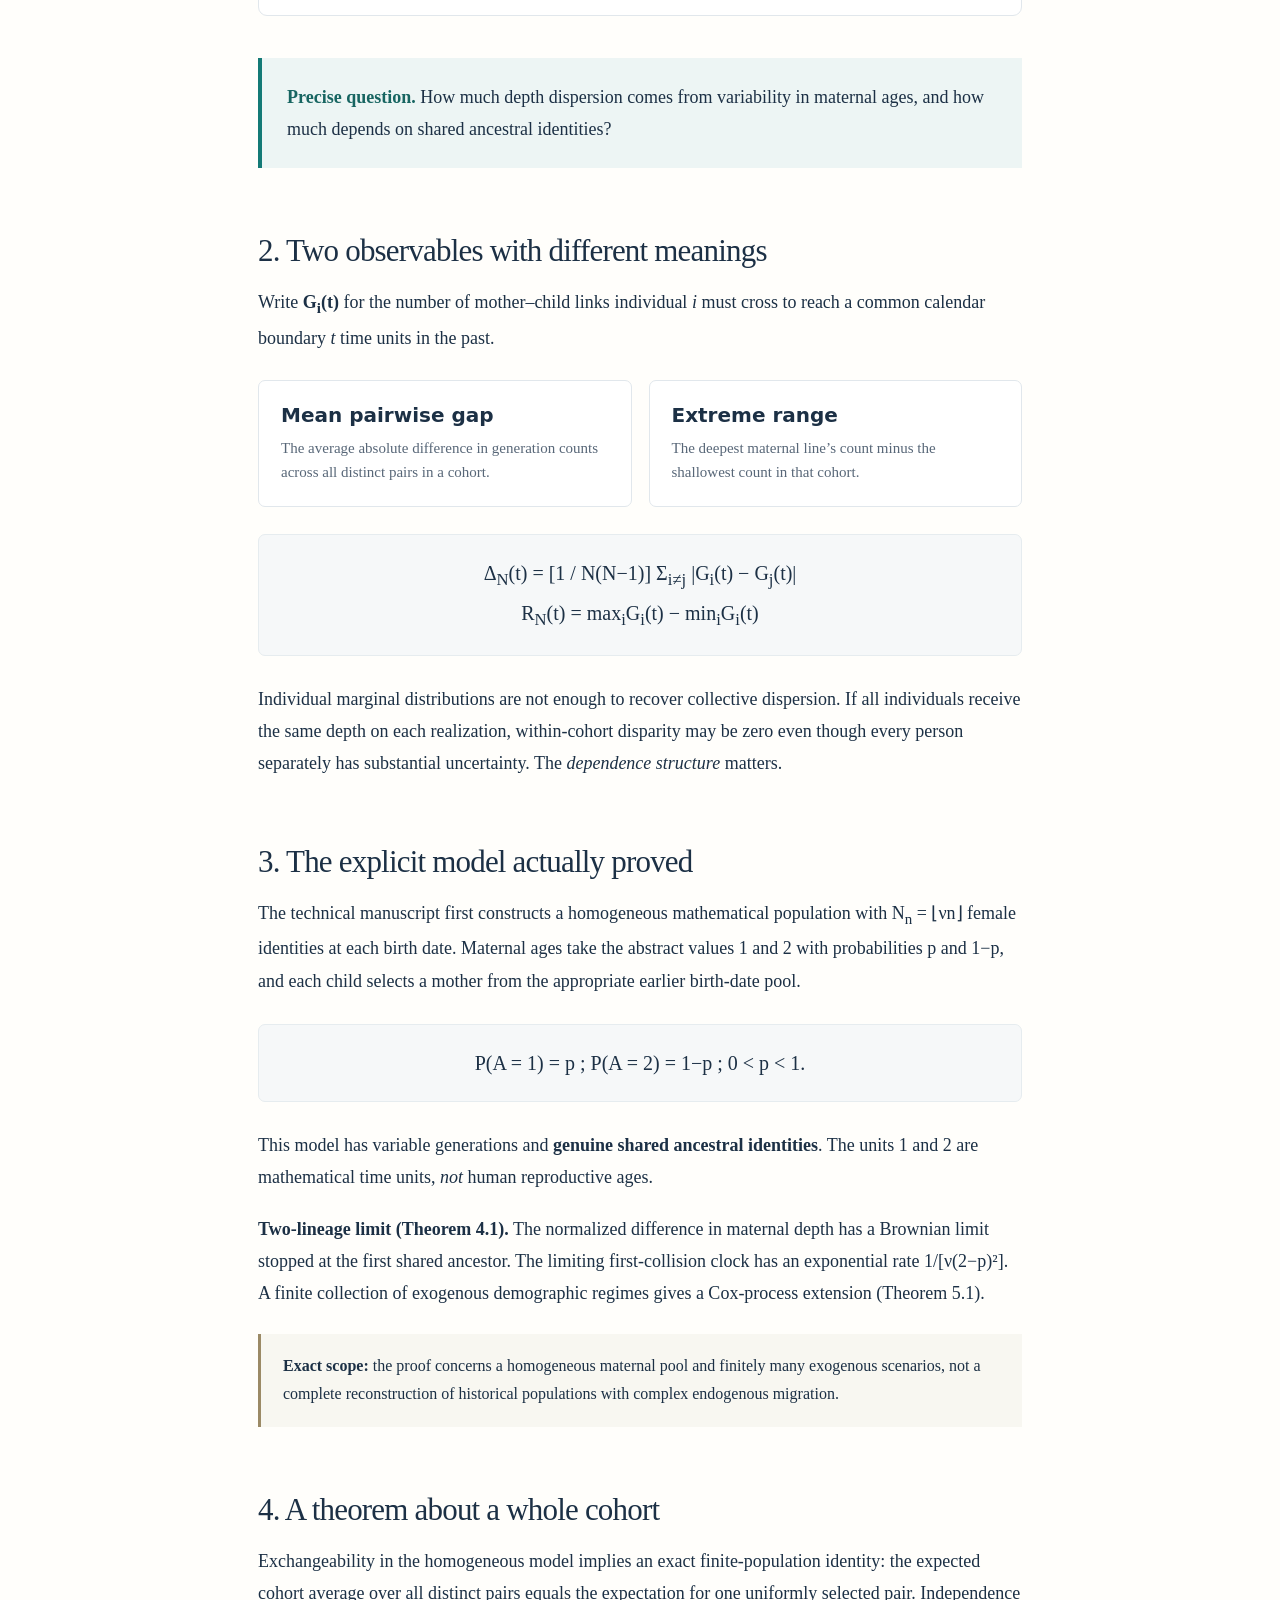
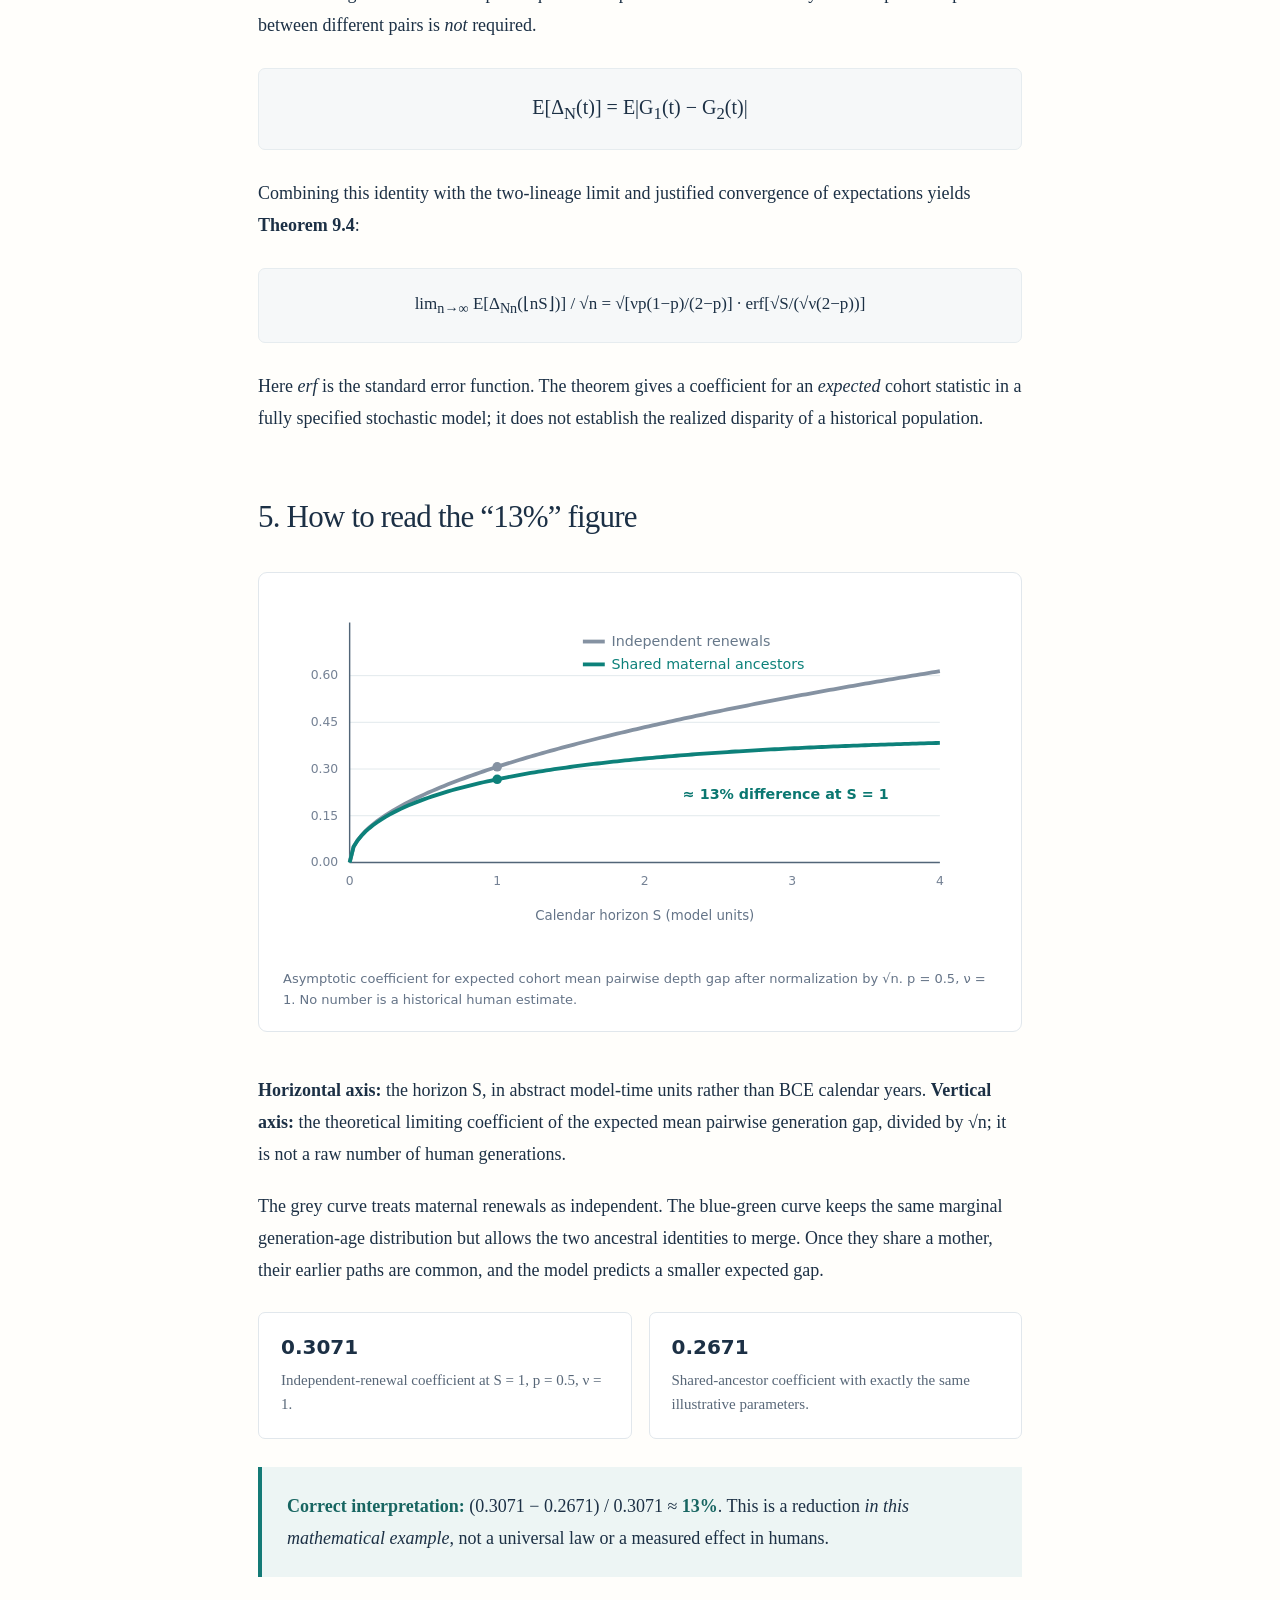
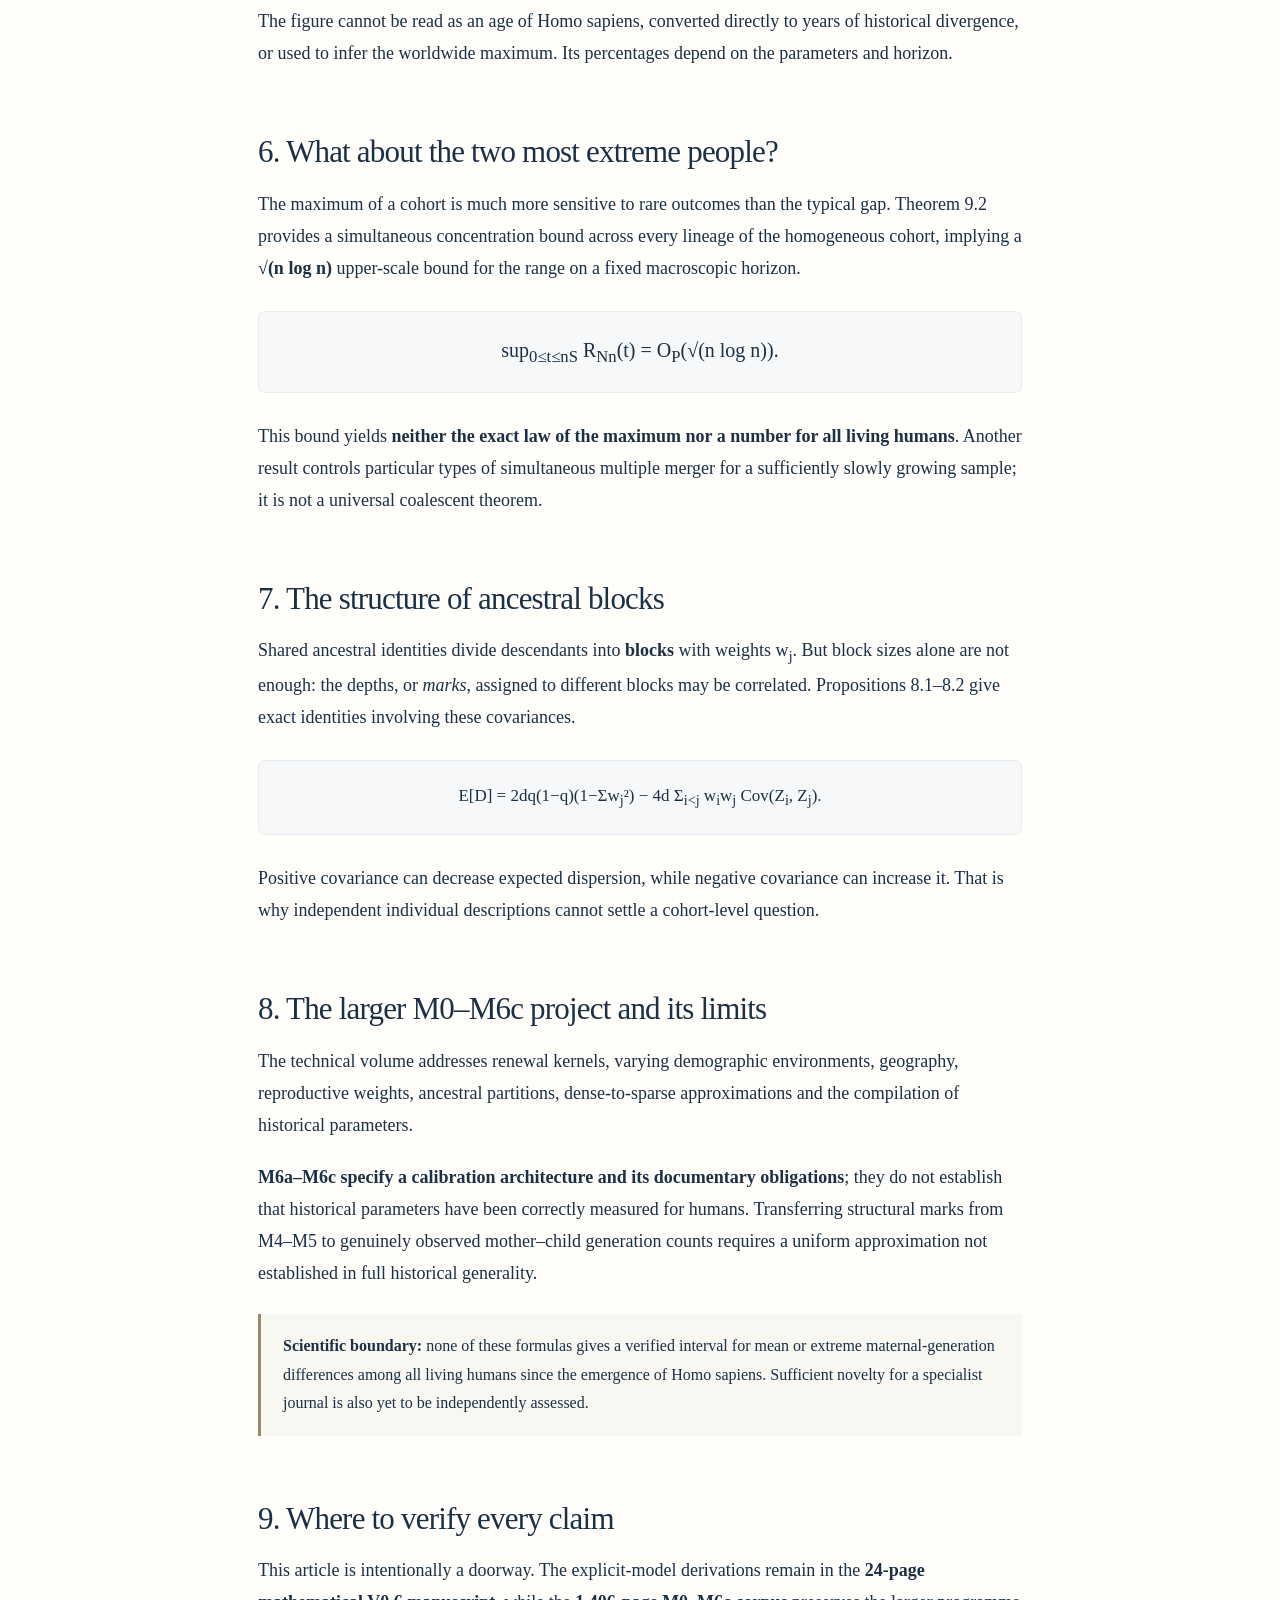
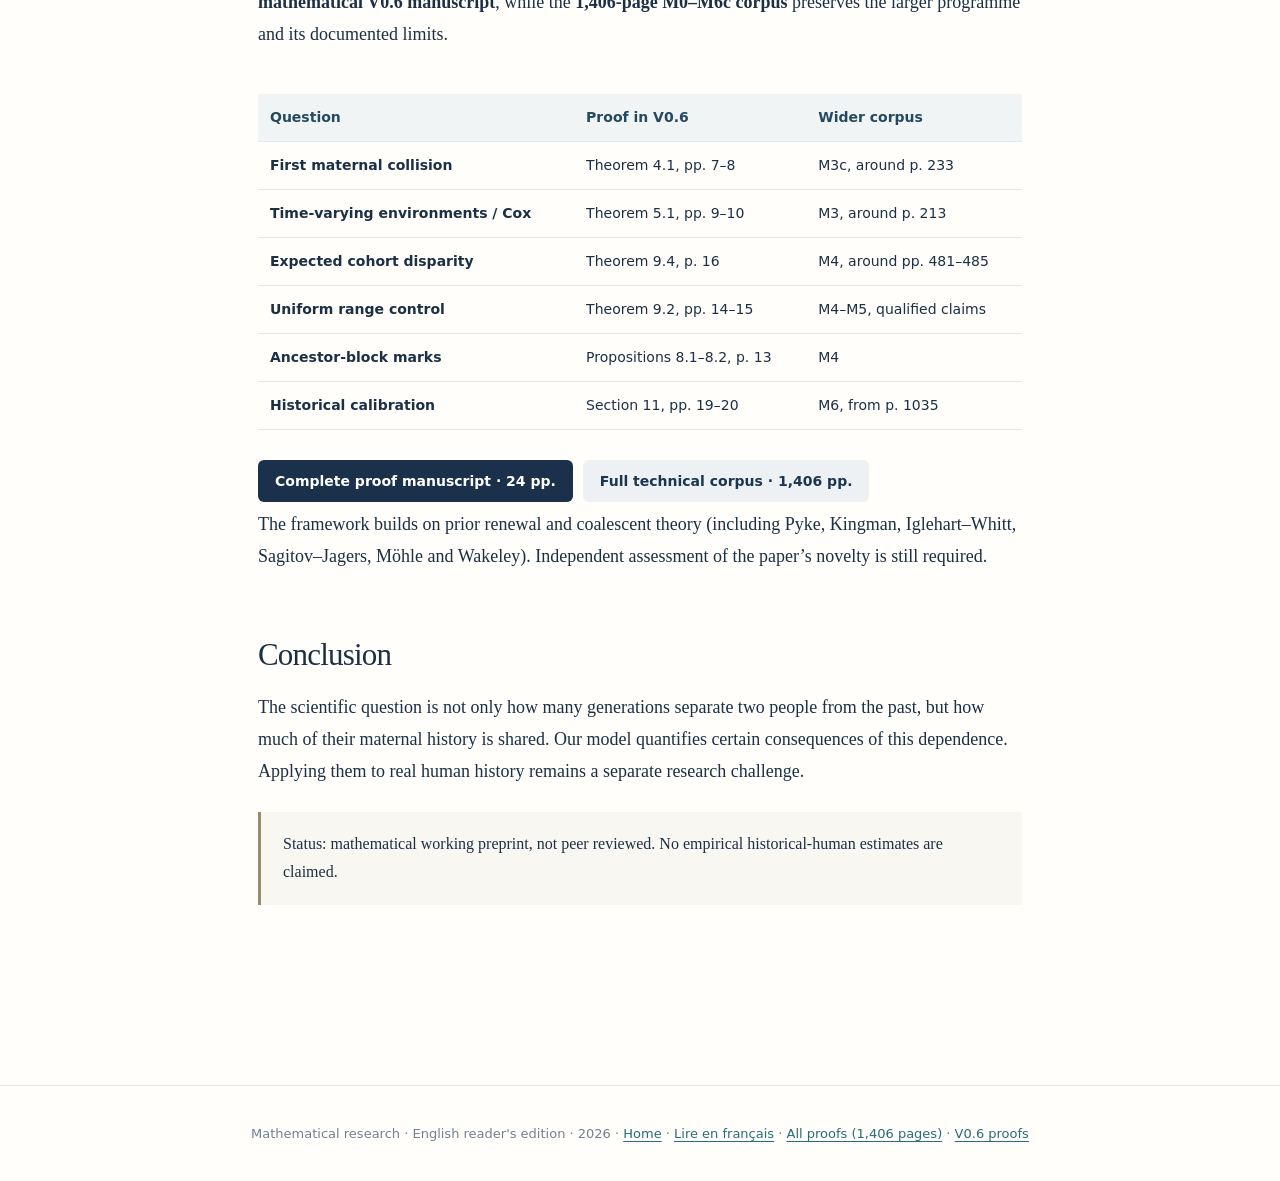
==== commit 5d272e0d: "Show complete proof corpus prominently in English article" ====
--- a/article-en.html
+++ b/article-en.html
@@ -1 +1 @@
-<!doctype html><html lang="en"><head><meta charset="utf-8"><meta name="viewport" content="width=device-width,initial-scale=1"><meta name="description" content="Readable mathematical article on maternal genealogy, shared ancestry, and cohort dispersion."><title>Calendar-Time Maternal Genealogies — English article</title><link rel="stylesheet" href="./articles.css"><link rel="canonical" href="https://leomarquet14-star.github.io/maternal-genealogies/article-en.html"></head><body><header class="top"><div class="top-in"><a href="./">Maternal Genealogies</a><nav><a href="./article-fr.html" lang="fr">FR</a><a href="./article-en.html" lang="en">EN</a><a href="article-fr.html">Lire en français</a><a href="./manuscript_v0_6.pdf">Proofs</a></nav></div></header><main><div class="kicker">READER'S EDITION · ENGLISH · WORKING PREPRINT 2026</div><h1>Calendar-Time Maternal Genealogies</h1><p class="sub">How shared ancestry changes generational dispersion</p><div class="meta">Léo Marquet · Bilingual reader's edition · Based on the mathematical manuscript V0.6</div><div class="lede">Two people born today can have different numbers of maternal generations to the same historical date. And their lines may reach the very same ancestor.<br><strong>What we prove is a mathematical mechanism, not a measurement of differences among real humans.</strong></div><p><a class="button" href="./manuscript_v0_6.pdf">Open the 24-page proof paper</a><a class="button light" href="article-fr.html">Lire en français</a></p><section><h2>1. The question behind the mathematics</h2><p>Tracing a maternal lineage means following a person’s mother, her mother, and so on. Two people alive at the same time can count different numbers of generations to the same historical date because maternal ages at childbirth vary.</p><p>But genealogy is not a collection of independent paths. Two people can arrive at the <strong>same female ancestor</strong>. From that encounter backward, their older genealogical histories coincide: this is maternal <strong>coalescence</strong>.</p><figure class="figure"><svg viewBox="0 0 750 330" role="img" aria-label="Two maternal lineages joining at a shared mother"><rect width="750" height="330" fill="white"/><path d="M130 272 L175 205 L254 135 L375 58" stroke="#5b79a7" stroke-width="6" fill="none" stroke-linecap="round"/><path d="M620 272 L566 205 L500 135 L375 58" stroke="#16847f" stroke-width="6" fill="none" stroke-linecap="round"/><circle cx="130" cy="272" r="11" fill="#fff" stroke="#5b79a7" stroke-width="4"/><circle cx="175" cy="205" r="11" fill="#fff" stroke="#5b79a7" stroke-width="4"/><circle cx="254" cy="135" r="11" fill="#fff" stroke="#5b79a7" stroke-width="4"/><circle cx="620" cy="272" r="11" fill="#fff" stroke="#16847f" stroke-width="4"/><circle cx="566" cy="205" r="11" fill="#fff" stroke="#16847f" stroke-width="4"/><circle cx="500" cy="135" r="11" fill="#fff" stroke="#16847f" stroke-width="4"/><circle cx="375" cy="58" r="18" fill="#fff" stroke="#243b55" stroke-width="5"/><circle cx="375" cy="58" r="6" fill="#243b55"/><g font-family="system-ui" font-size="17" font-weight="700"><text x="375" y="22" text-anchor="middle" fill="#243b55">Shared maternal ancestor</text><text x="130" y="310" text-anchor="middle" fill="#5b79a7">Person A</text><text x="620" y="310" text-anchor="middle" fill="#16847f">Person B</text></g></svg><figcaption>Conceptual diagram: ancestral routes can differ until they meet; the earlier history is then shared. Not an observed pedigree.</figcaption></figure><div class="callout"><strong>Precise question.</strong> How much depth dispersion comes from variability in maternal ages, and how much depends on shared ancestral identities?</div></section><section><h2>2. Two observables with different meanings</h2><p>Write <strong>G<sub>i</sub>(t)</strong> for the number of mother–child links individual <em>i</em> must cross to reach a common calendar boundary <em>t</em> time units in the past.</p><div class="grid"><div class="card"><h3>Mean pairwise gap</h3><p>The average absolute difference in generation counts across all distinct pairs in a cohort.</p></div><div class="card"><h3>Extreme range</h3><p>The deepest maternal line’s count minus the shallowest count in that cohort.</p></div></div><div class="eq">Δ<sub>N</sub>(t) = [1 / N(N−1)] Σ<sub>i≠j</sub> |G<sub>i</sub>(t) − G<sub>j</sub>(t)|<br>R<sub>N</sub>(t) = max<sub>i</sub>G<sub>i</sub>(t) − min<sub>i</sub>G<sub>i</sub>(t)</div><p>Individual marginal distributions are not enough to recover collective dispersion. If all individuals receive the same depth on each realization, within-cohort disparity may be zero even though every person separately has substantial uncertainty. The <em>dependence structure</em> matters.</p></section><section><h2>3. The explicit model actually proved</h2><p>The technical manuscript first constructs a homogeneous mathematical population with N<sub>n</sub> = ⌊νn⌋ female identities at each birth date. Maternal ages take the abstract values 1 and 2 with probabilities p and 1−p, and each child selects a mother from the appropriate earlier birth-date pool.</p><div class="eq">P(A = 1) = p ; P(A = 2) = 1−p ; 0 &lt; p &lt; 1.</div><p>This model has variable generations and <strong>genuine shared ancestral identities</strong>. The units 1 and 2 are mathematical time units, <em>not</em> human reproductive ages.</p><p><strong>Two-lineage limit (Theorem 4.1).</strong> The normalized difference in maternal depth has a Brownian limit stopped at the first shared ancestor. The limiting first-collision clock has an exponential rate 1/[ν(2−p)²]. A finite collection of exogenous demographic regimes gives a Cox-process extension (Theorem 5.1).</p><div class="warning"><strong>Exact scope:</strong> the proof concerns a homogeneous maternal pool and finitely many exogenous scenarios, not a complete reconstruction of historical populations with complex endogenous migration.</div></section><section><h2>4. A theorem about a whole cohort</h2><p>Exchangeability in the homogeneous model implies an exact finite-population identity: the expected cohort average over all distinct pairs equals the expectation for one uniformly selected pair. Independence between different pairs is <em>not</em> required.</p><div class="eq">E[Δ<sub>N</sub>(t)] = E|G<sub>1</sub>(t) − G<sub>2</sub>(t)|</div><p>Combining this identity with the two-lineage limit and justified convergence of expectations yields <strong>Theorem 9.4</strong>:</p><div class="eq long">lim<sub>n→∞</sub> E[Δ<sub>Nn</sub>(⌊nS⌋)] / √n = √[νp(1−p)/(2−p)] · erf[√S/(√ν(2−p))]</div><p>Here <em>erf</em> is the standard error function. The theorem gives a coefficient for an <em>expected</em> cohort statistic in a fully specified stochastic model; it does not establish the realized disparity of a historical population.</p></section><section><h2>5. How to read the “13%” figure</h2><figure class="figure"><svg viewBox="0 0 750 370" role="img" aria-label="Mathematical comparison of expected mean dispersion coefficients for independent and shared-ancestor lineages"><rect width="750" height="370" fill="#fff"/><g stroke="#e1e8eb" stroke-width="1"><line x1="70" y1="283" x2="690" y2="283"/><line x1="70" y1="233.95" x2="690" y2="233.95"/><line x1="70" y1="184.9" x2="690" y2="184.9"/><line x1="70" y1="135.85" x2="690" y2="135.85"/><line x1="70" y1="86.80000000000001" x2="690" y2="86.80000000000001"/></g><g fill="#758295" font-size="13" font-family="system-ui"><text x="58" y="287" text-anchor="end">0.00</text><text x="58" y="237.95" text-anchor="end">0.15</text><text x="58" y="188.9" text-anchor="end">0.30</text><text x="58" y="139.85" text-anchor="end">0.45</text><text x="58" y="90.80000000000001" text-anchor="end">0.60</text><text x="70" y="307" text-anchor="middle">0</text><text x="225" y="307" text-anchor="middle">1</text><text x="380" y="307" text-anchor="middle">2</text><text x="535" y="307" text-anchor="middle">3</text><text x="690" y="307" text-anchor="middle">4</text></g><g stroke="#526578" stroke-width="1.5"><line x1="70" y1="283" x2="690" y2="283"/><line x1="70" y1="31" x2="70" y2="283"/></g><path d="M70.00,283.00 L74.13,266.60 L78.27,259.81 L82.40,254.60 L86.53,250.20 L90.67,246.33 L94.80,242.83 L98.93,239.61 L103.07,236.62 L107.20,233.80 L111.33,231.14 L115.47,228.61 L119.60,226.19 L123.73,223.87 L127.87,221.64 L132.00,219.49 L136.13,217.40 L140.27,215.38 L144.40,213.42 L148.53,211.52 L152.67,209.66 L156.80,207.85 L160.93,206.08 L165.07,204.35 L169.20,202.66 L173.33,201.00 L177.47,199.38 L181.60,197.79 L185.73,196.22 L189.87,194.69 L194.00,193.18 L198.13,191.69 L202.27,190.23 L206.40,188.79 L210.53,187.38 L214.67,185.98 L218.80,184.61 L222.93,183.25 L227.07,181.91 L231.20,180.59 L235.33,179.28 L239.47,177.99 L243.60,176.72 L247.73,175.46 L251.87,174.22 L256.00,172.99 L260.13,171.78 L264.27,170.57 L268.40,169.38 L272.53,168.21 L276.67,167.04 L280.80,165.89 L284.93,164.74 L289.07,163.61 L293.20,162.49 L297.33,161.38 L301.47,160.28 L305.60,159.19 L309.73,158.11 L313.87,157.04 L318.00,155.97 L322.13,154.92 L326.27,153.87 L330.40,152.84 L334.53,151.81 L338.67,150.79 L342.80,149.77 L346.93,148.77 L351.07,147.77 L355.20,146.78 L359.33,145.80 L363.47,144.82 L367.60,143.85 L371.73,142.89 L375.87,141.93 L380.00,140.98 L384.13,140.04 L388.27,139.10 L392.40,138.17 L396.53,137.24 L400.67,136.32 L404.80,135.41 L408.93,134.50 L413.07,133.60 L417.20,132.70 L421.33,131.81 L425.47,130.92 L429.60,130.04 L433.73,129.16 L437.87,128.29 L442.00,127.42 L446.13,126.56 L450.27,125.71 L454.40,124.85 L458.53,124.00 L462.67,123.16 L466.80,122.32 L470.93,121.49 L475.07,120.66 L479.20,119.83 L483.33,119.01 L487.47,118.19 L491.60,117.38 L495.73,116.57 L499.87,115.76 L504.00,114.96 L508.13,114.16 L512.27,113.37 L516.40,112.58 L520.53,111.79 L524.67,111.00 L528.80,110.22 L532.93,109.45 L537.07,108.68 L541.20,107.91 L545.33,107.14 L549.47,106.38 L553.60,105.62 L557.73,104.86 L561.87,104.11 L566.00,103.36 L570.13,102.61 L574.27,101.87 L578.40,101.13 L582.53,100.39 L586.67,99.65 L590.80,98.92 L594.93,98.19 L599.07,97.47 L603.20,96.74 L607.33,96.02 L611.47,95.30 L615.60,94.59 L619.73,93.88 L623.87,93.17 L628.00,92.46 L632.13,91.76 L636.27,91.05 L640.40,90.35 L644.53,89.66 L648.67,88.96 L652.80,88.27 L656.93,87.58 L661.07,86.90 L665.20,86.21 L669.33,85.53 L673.47,84.85 L677.60,84.17 L681.73,83.50 L685.87,82.82 L690.00,82.15" fill="none" stroke="#8592a2" stroke-width="4"/><path d="M70.00,283.00 L74.13,266.67 L78.27,259.99 L82.40,254.93 L86.53,250.71 L90.67,247.04 L94.80,243.76 L98.93,240.78 L103.07,238.04 L107.20,235.50 L111.33,233.12 L115.47,230.88 L119.60,228.77 L123.73,226.77 L127.87,224.87 L132.00,223.06 L136.13,221.32 L140.27,219.66 L144.40,218.07 L148.53,216.54 L152.67,215.07 L156.80,213.65 L160.93,212.27 L165.07,210.95 L169.20,209.67 L173.33,208.43 L177.47,207.23 L181.60,206.07 L185.73,204.94 L189.87,203.84 L194.00,202.78 L198.13,201.74 L202.27,200.74 L206.40,199.76 L210.53,198.81 L214.67,197.88 L218.80,196.98 L222.93,196.10 L227.07,195.24 L231.20,194.40 L235.33,193.58 L239.47,192.79 L243.60,192.01 L247.73,191.25 L251.87,190.50 L256.00,189.78 L260.13,189.07 L264.27,188.38 L268.40,187.70 L272.53,187.04 L276.67,186.39 L280.80,185.75 L284.93,185.13 L289.07,184.53 L293.20,183.93 L297.33,183.35 L301.47,182.78 L305.60,182.22 L309.73,181.67 L313.87,181.14 L318.00,180.61 L322.13,180.10 L326.27,179.59 L330.40,179.10 L334.53,178.61 L338.67,178.14 L342.80,177.67 L346.93,177.22 L351.07,176.77 L355.20,176.33 L359.33,175.90 L363.47,175.47 L367.60,175.06 L371.73,174.65 L375.87,174.25 L380.00,173.86 L384.13,173.47 L388.27,173.09 L392.40,172.72 L396.53,172.35 L400.67,172.00 L404.80,171.64 L408.93,171.30 L413.07,170.96 L417.20,170.63 L421.33,170.30 L425.47,169.98 L429.60,169.66 L433.73,169.35 L437.87,169.04 L442.00,168.74 L446.13,168.45 L450.27,168.16 L454.40,167.87 L458.53,167.59 L462.67,167.32 L466.80,167.05 L470.93,166.78 L475.07,166.52 L479.20,166.26 L483.33,166.01 L487.47,165.76 L491.60,165.52 L495.73,165.28 L499.87,165.04 L504.00,164.81 L508.13,164.58 L512.27,164.36 L516.40,164.13 L520.53,163.92 L524.67,163.70 L528.80,163.49 L532.93,163.28 L537.07,163.08 L541.20,162.88 L545.33,162.68 L549.47,162.49 L553.60,162.30 L557.73,162.11 L561.87,161.93 L566.00,161.74 L570.13,161.56 L574.27,161.39 L578.40,161.21 L582.53,161.04 L586.67,160.88 L590.80,160.71 L594.93,160.55 L599.07,160.39 L603.20,160.23 L607.33,160.07 L611.47,159.92 L615.60,159.77 L619.73,159.62 L623.87,159.48 L628.00,159.33 L632.13,159.19 L636.27,159.05 L640.40,158.92 L644.53,158.78 L648.67,158.65 L652.80,158.52 L656.93,158.39 L661.07,158.26 L665.20,158.14 L669.33,158.01 L673.47,157.89 L677.60,157.77 L681.73,157.66 L685.87,157.54 L690.00,157.43" fill="none" stroke="#0d817a" stroke-width="4"/><circle cx="225" cy="182.5763672338" r="5" fill="#8592a2"/><circle cx="225" cy="195.6632789674" r="5" fill="#0d817a"/><text x="345" y="56" font-size="15" fill="#67788a" font-family="system-ui">Independent renewals</text><line x1="315" y1="51" x2="338" y2="51" stroke="#8592a2" stroke-width="4"/><text x="345" y="80" font-size="15" fill="#0d817a" font-family="system-ui">Shared maternal ancestors</text><line x1="315" y1="75" x2="338" y2="75" stroke="#0d817a" stroke-width="4"/><text x="420" y="216" fill="#0a7770" font-weight="700" font-size="15" font-family="system-ui">≈ 13% difference at S = 1</text><text x="380" y="344" text-anchor="middle" fill="#647488" font-size="14" font-family="system-ui">Calendar horizon S (model units)</text></svg><figcaption>Asymptotic coefficient for expected cohort mean pairwise depth gap after normalization by √n. p = 0.5, ν = 1. No number is a historical human estimate.</figcaption></figure><p><strong>Horizontal axis:</strong> the horizon S, in abstract model-time units rather than BCE calendar years. <strong>Vertical axis:</strong> the theoretical limiting coefficient of the expected mean pairwise generation gap, divided by √n; it is not a raw number of human generations.</p><p>The grey curve treats maternal renewals as independent. The blue-green curve keeps the same marginal generation-age distribution but allows the two ancestral identities to merge. Once they share a mother, their earlier paths are common, and the model predicts a smaller expected gap.</p><div class="grid"><div class="card"><h3>0.3071</h3><p>Independent-renewal coefficient at S = 1, p = 0.5, ν = 1.</p></div><div class="card"><h3>0.2671</h3><p>Shared-ancestor coefficient with exactly the same illustrative parameters.</p></div></div><div class="callout"><strong>Correct interpretation:</strong> (0.3071 − 0.2671) / 0.3071 ≈ <strong>13%</strong>. This is a reduction <em>in this mathematical example</em>, not a universal law or a measured effect in humans.</div><p>The figure cannot be read as an age of Homo sapiens, converted directly to years of historical divergence, or used to infer the worldwide maximum. Its percentages depend on the parameters and horizon.</p></section><section><h2>6. What about the two most extreme people?</h2><p>The maximum of a cohort is much more sensitive to rare outcomes than the typical gap. Theorem 9.2 provides a simultaneous concentration bound across every lineage of the homogeneous cohort, implying a <strong>√(n log n)</strong> upper-scale bound for the range on a fixed macroscopic horizon.</p><div class="eq">sup<sub>0≤t≤nS</sub> R<sub>Nn</sub>(t) = O<sub>P</sub>(√(n log n)).</div><p>This bound yields <strong>neither the exact law of the maximum nor a number for all living humans</strong>. Another result controls particular types of simultaneous multiple merger for a sufficiently slowly growing sample; it is not a universal coalescent theorem.</p></section><section><h2>7. The structure of ancestral blocks</h2><p>Shared ancestral identities divide descendants into <strong>blocks</strong> with weights w<sub>j</sub>. But block sizes alone are not enough: the depths, or <em>marks</em>, assigned to different blocks may be correlated. Propositions 8.1–8.2 give exact identities involving these covariances.</p><div class="eq long">E[D] = 2dq(1−q)(1−Σw<sub>j</sub>²) − 4d Σ<sub>i&lt;j</sub> w<sub>i</sub>w<sub>j</sub> Cov(Z<sub>i</sub>, Z<sub>j</sub>).</div><p>Positive covariance can decrease expected dispersion, while negative covariance can increase it. That is why independent individual descriptions cannot settle a cohort-level question.</p></section><section><h2>8. The larger M0–M6c project and its limits</h2><p>The technical volume addresses renewal kernels, varying demographic environments, geography, reproductive weights, ancestral partitions, dense-to-sparse approximations and the compilation of historical parameters.</p><p><strong>M6a–M6c specify a calibration architecture and its documentary obligations</strong>; they do not establish that historical parameters have been correctly measured for humans. Transferring structural marks from M4–M5 to genuinely observed mother–child generation counts requires a uniform approximation not established in full historical generality.</p><div class="warning"><strong>Scientific boundary:</strong> none of these formulas gives a verified interval for mean or extreme maternal-generation differences among all living humans since the emergence of Homo sapiens. Sufficient novelty for a specialist journal is also yet to be independently assessed.</div></section><section><h2>9. Where to verify every claim</h2><p>This article is intentionally a doorway. The explicit-model derivations remain in the <strong>24-page mathematical V0.6 manuscript</strong>, while the <strong>1,406-page M0–M6c corpus</strong> preserves the larger programme and its documented limits.</p><div class="table-wrap"><table><thead><tr><th>Question</th><th>Proof in V0.6</th><th>Wider corpus</th></tr></thead><tbody><tr><td>First maternal collision</td><td>Theorem 4.1, pp. 7–8</td><td>M3c, around p. 233</td></tr><tr><td>Time-varying environments / Cox</td><td>Theorem 5.1, pp. 9–10</td><td>M3, around p. 213</td></tr><tr><td>Expected cohort disparity</td><td>Theorem 9.4, p. 16</td><td>M4, around pp. 481–485</td></tr><tr><td>Uniform range control</td><td>Theorem 9.2, pp. 14–15</td><td>M4–M5, qualified claims</td></tr><tr><td>Ancestor-block marks</td><td>Propositions 8.1–8.2, p. 13</td><td>M4</td></tr><tr><td>Historical calibration</td><td>Section 11, pp. 19–20</td><td>M6, from p. 1035</td></tr></tbody></table></div><a class="button" href="./manuscript_v0_6.pdf">Complete proof manuscript · 24 pp.</a><a class="button light" href="./VOLUME_M0_M6C_ACCES_AUX_PREUVES.pdf">Full technical corpus · 1,406 pp.</a><p>The framework builds on prior renewal and coalescent theory (including Pyke, Kingman, Iglehart–Whitt, Sagitov–Jagers, Möhle and Wakeley). Independent assessment of the paper’s novelty is still required.</p></section><section><h2>Conclusion</h2><p>The scientific question is not only how many generations separate two people from the past, but how much of their maternal history is shared. Our model quantifies certain consequences of this dependence. Applying them to real human history remains a separate research challenge.</p></section><div class="warning">Status: mathematical working preprint, not peer reviewed. No empirical historical-human estimates are claimed.</div></main><footer class="footer">Mathematical research · English reader's edition · 2026 · <a href="./">Home</a> · <a href="article-fr.html">Lire en français</a> · <a href="./manuscript_v0_6.pdf">Proofs</a></footer></body></html>+<!doctype html><html lang="en"><head><meta charset="utf-8"><meta name="viewport" content="width=device-width,initial-scale=1"><meta name="description" content="Readable mathematical article on maternal genealogy, shared ancestry, and cohort dispersion."><title>Calendar-Time Maternal Genealogies — English article</title><link rel="stylesheet" href="./articles.css"><link rel="canonical" href="https://leomarquet14-star.github.io/maternal-genealogies/article-en.html"></head><body><header class="top"><div class="top-in"><a href="./">Maternal Genealogies</a><nav><a href="./article-fr.html" lang="fr">FR</a><a href="./article-en.html" lang="en">EN</a><a href="article-fr.html">Lire en français</a><a href="./proofs-en.html">All proofs (1,406 pages)</a></nav></div></header><main><aside class="callout" style="margin-top:8px"><strong>Complete proof library:</strong> the full <strong>M0–M6c corpus (1,406 pages)</strong> is still available. <a href="./proofs-en.html">Explore the seven chapters with exact page links</a> · <a href="./VOLUME_M0_M6C_ACCES_AUX_PREUVES.pdf">open the entire PDF directly</a> · <a href="./manuscript_v0_6.pdf">V0.6-specific proofs (24 pages)</a>.</aside><div class="kicker">READER'S EDITION · ENGLISH · WORKING PREPRINT 2026</div><h1>Calendar-Time Maternal Genealogies</h1><p class="sub">How shared ancestry changes generational dispersion</p><div class="meta">Léo Marquet · Bilingual reader's edition · Based on the mathematical manuscript V0.6</div><div class="lede">Two people born today can have different numbers of maternal generations to the same historical date. And their lines may reach the very same ancestor.<br><strong>What we prove is a mathematical mechanism, not a measurement of differences among real humans.</strong></div><p><a class="button" href="./manuscript_v0_6.pdf">Open the 24-page proof paper</a><a class="button light" href="article-fr.html">Lire en français</a></p><section><h2>1. The question behind the mathematics</h2><p>Tracing a maternal lineage means following a person’s mother, her mother, and so on. Two people alive at the same time can count different numbers of generations to the same historical date because maternal ages at childbirth vary.</p><p>But genealogy is not a collection of independent paths. Two people can arrive at the <strong>same female ancestor</strong>. From that encounter backward, their older genealogical histories coincide: this is maternal <strong>coalescence</strong>.</p><figure class="figure"><svg viewBox="0 0 750 330" role="img" aria-label="Two maternal lineages joining at a shared mother"><rect width="750" height="330" fill="white"/><path d="M130 272 L175 205 L254 135 L375 58" stroke="#5b79a7" stroke-width="6" fill="none" stroke-linecap="round"/><path d="M620 272 L566 205 L500 135 L375 58" stroke="#16847f" stroke-width="6" fill="none" stroke-linecap="round"/><circle cx="130" cy="272" r="11" fill="#fff" stroke="#5b79a7" stroke-width="4"/><circle cx="175" cy="205" r="11" fill="#fff" stroke="#5b79a7" stroke-width="4"/><circle cx="254" cy="135" r="11" fill="#fff" stroke="#5b79a7" stroke-width="4"/><circle cx="620" cy="272" r="11" fill="#fff" stroke="#16847f" stroke-width="4"/><circle cx="566" cy="205" r="11" fill="#fff" stroke="#16847f" stroke-width="4"/><circle cx="500" cy="135" r="11" fill="#fff" stroke="#16847f" stroke-width="4"/><circle cx="375" cy="58" r="18" fill="#fff" stroke="#243b55" stroke-width="5"/><circle cx="375" cy="58" r="6" fill="#243b55"/><g font-family="system-ui" font-size="17" font-weight="700"><text x="375" y="22" text-anchor="middle" fill="#243b55">Shared maternal ancestor</text><text x="130" y="310" text-anchor="middle" fill="#5b79a7">Person A</text><text x="620" y="310" text-anchor="middle" fill="#16847f">Person B</text></g></svg><figcaption>Conceptual diagram: ancestral routes can differ until they meet; the earlier history is then shared. Not an observed pedigree.</figcaption></figure><div class="callout"><strong>Precise question.</strong> How much depth dispersion comes from variability in maternal ages, and how much depends on shared ancestral identities?</div></section><section><h2>2. Two observables with different meanings</h2><p>Write <strong>G<sub>i</sub>(t)</strong> for the number of mother–child links individual <em>i</em> must cross to reach a common calendar boundary <em>t</em> time units in the past.</p><div class="grid"><div class="card"><h3>Mean pairwise gap</h3><p>The average absolute difference in generation counts across all distinct pairs in a cohort.</p></div><div class="card"><h3>Extreme range</h3><p>The deepest maternal line’s count minus the shallowest count in that cohort.</p></div></div><div class="eq">Δ<sub>N</sub>(t) = [1 / N(N−1)] Σ<sub>i≠j</sub> |G<sub>i</sub>(t) − G<sub>j</sub>(t)|<br>R<sub>N</sub>(t) = max<sub>i</sub>G<sub>i</sub>(t) − min<sub>i</sub>G<sub>i</sub>(t)</div><p>Individual marginal distributions are not enough to recover collective dispersion. If all individuals receive the same depth on each realization, within-cohort disparity may be zero even though every person separately has substantial uncertainty. The <em>dependence structure</em> matters.</p></section><section><h2>3. The explicit model actually proved</h2><p>The technical manuscript first constructs a homogeneous mathematical population with N<sub>n</sub> = ⌊νn⌋ female identities at each birth date. Maternal ages take the abstract values 1 and 2 with probabilities p and 1−p, and each child selects a mother from the appropriate earlier birth-date pool.</p><div class="eq">P(A = 1) = p ; P(A = 2) = 1−p ; 0 &lt; p &lt; 1.</div><p>This model has variable generations and <strong>genuine shared ancestral identities</strong>. The units 1 and 2 are mathematical time units, <em>not</em> human reproductive ages.</p><p><strong>Two-lineage limit (Theorem 4.1).</strong> The normalized difference in maternal depth has a Brownian limit stopped at the first shared ancestor. The limiting first-collision clock has an exponential rate 1/[ν(2−p)²]. A finite collection of exogenous demographic regimes gives a Cox-process extension (Theorem 5.1).</p><div class="warning"><strong>Exact scope:</strong> the proof concerns a homogeneous maternal pool and finitely many exogenous scenarios, not a complete reconstruction of historical populations with complex endogenous migration.</div></section><section><h2>4. A theorem about a whole cohort</h2><p>Exchangeability in the homogeneous model implies an exact finite-population identity: the expected cohort average over all distinct pairs equals the expectation for one uniformly selected pair. Independence between different pairs is <em>not</em> required.</p><div class="eq">E[Δ<sub>N</sub>(t)] = E|G<sub>1</sub>(t) − G<sub>2</sub>(t)|</div><p>Combining this identity with the two-lineage limit and justified convergence of expectations yields <strong>Theorem 9.4</strong>:</p><div class="eq long">lim<sub>n→∞</sub> E[Δ<sub>Nn</sub>(⌊nS⌋)] / √n = √[νp(1−p)/(2−p)] · erf[√S/(√ν(2−p))]</div><p>Here <em>erf</em> is the standard error function. The theorem gives a coefficient for an <em>expected</em> cohort statistic in a fully specified stochastic model; it does not establish the realized disparity of a historical population.</p></section><section><h2>5. How to read the “13%” figure</h2><figure class="figure"><svg viewBox="0 0 750 370" role="img" aria-label="Mathematical comparison of expected mean dispersion coefficients for independent and shared-ancestor lineages"><rect width="750" height="370" fill="#fff"/><g stroke="#e1e8eb" stroke-width="1"><line x1="70" y1="283" x2="690" y2="283"/><line x1="70" y1="233.95" x2="690" y2="233.95"/><line x1="70" y1="184.9" x2="690" y2="184.9"/><line x1="70" y1="135.85" x2="690" y2="135.85"/><line x1="70" y1="86.80000000000001" x2="690" y2="86.80000000000001"/></g><g fill="#758295" font-size="13" font-family="system-ui"><text x="58" y="287" text-anchor="end">0.00</text><text x="58" y="237.95" text-anchor="end">0.15</text><text x="58" y="188.9" text-anchor="end">0.30</text><text x="58" y="139.85" text-anchor="end">0.45</text><text x="58" y="90.80000000000001" text-anchor="end">0.60</text><text x="70" y="307" text-anchor="middle">0</text><text x="225" y="307" text-anchor="middle">1</text><text x="380" y="307" text-anchor="middle">2</text><text x="535" y="307" text-anchor="middle">3</text><text x="690" y="307" text-anchor="middle">4</text></g><g stroke="#526578" stroke-width="1.5"><line x1="70" y1="283" x2="690" y2="283"/><line x1="70" y1="31" x2="70" y2="283"/></g><path d="M70.00,283.00 L74.13,266.60 L78.27,259.81 L82.40,254.60 L86.53,250.20 L90.67,246.33 L94.80,242.83 L98.93,239.61 L103.07,236.62 L107.20,233.80 L111.33,231.14 L115.47,228.61 L119.60,226.19 L123.73,223.87 L127.87,221.64 L132.00,219.49 L136.13,217.40 L140.27,215.38 L144.40,213.42 L148.53,211.52 L152.67,209.66 L156.80,207.85 L160.93,206.08 L165.07,204.35 L169.20,202.66 L173.33,201.00 L177.47,199.38 L181.60,197.79 L185.73,196.22 L189.87,194.69 L194.00,193.18 L198.13,191.69 L202.27,190.23 L206.40,188.79 L210.53,187.38 L214.67,185.98 L218.80,184.61 L222.93,183.25 L227.07,181.91 L231.20,180.59 L235.33,179.28 L239.47,177.99 L243.60,176.72 L247.73,175.46 L251.87,174.22 L256.00,172.99 L260.13,171.78 L264.27,170.57 L268.40,169.38 L272.53,168.21 L276.67,167.04 L280.80,165.89 L284.93,164.74 L289.07,163.61 L293.20,162.49 L297.33,161.38 L301.47,160.28 L305.60,159.19 L309.73,158.11 L313.87,157.04 L318.00,155.97 L322.13,154.92 L326.27,153.87 L330.40,152.84 L334.53,151.81 L338.67,150.79 L342.80,149.77 L346.93,148.77 L351.07,147.77 L355.20,146.78 L359.33,145.80 L363.47,144.82 L367.60,143.85 L371.73,142.89 L375.87,141.93 L380.00,140.98 L384.13,140.04 L388.27,139.10 L392.40,138.17 L396.53,137.24 L400.67,136.32 L404.80,135.41 L408.93,134.50 L413.07,133.60 L417.20,132.70 L421.33,131.81 L425.47,130.92 L429.60,130.04 L433.73,129.16 L437.87,128.29 L442.00,127.42 L446.13,126.56 L450.27,125.71 L454.40,124.85 L458.53,124.00 L462.67,123.16 L466.80,122.32 L470.93,121.49 L475.07,120.66 L479.20,119.83 L483.33,119.01 L487.47,118.19 L491.60,117.38 L495.73,116.57 L499.87,115.76 L504.00,114.96 L508.13,114.16 L512.27,113.37 L516.40,112.58 L520.53,111.79 L524.67,111.00 L528.80,110.22 L532.93,109.45 L537.07,108.68 L541.20,107.91 L545.33,107.14 L549.47,106.38 L553.60,105.62 L557.73,104.86 L561.87,104.11 L566.00,103.36 L570.13,102.61 L574.27,101.87 L578.40,101.13 L582.53,100.39 L586.67,99.65 L590.80,98.92 L594.93,98.19 L599.07,97.47 L603.20,96.74 L607.33,96.02 L611.47,95.30 L615.60,94.59 L619.73,93.88 L623.87,93.17 L628.00,92.46 L632.13,91.76 L636.27,91.05 L640.40,90.35 L644.53,89.66 L648.67,88.96 L652.80,88.27 L656.93,87.58 L661.07,86.90 L665.20,86.21 L669.33,85.53 L673.47,84.85 L677.60,84.17 L681.73,83.50 L685.87,82.82 L690.00,82.15" fill="none" stroke="#8592a2" stroke-width="4"/><path d="M70.00,283.00 L74.13,266.67 L78.27,259.99 L82.40,254.93 L86.53,250.71 L90.67,247.04 L94.80,243.76 L98.93,240.78 L103.07,238.04 L107.20,235.50 L111.33,233.12 L115.47,230.88 L119.60,228.77 L123.73,226.77 L127.87,224.87 L132.00,223.06 L136.13,221.32 L140.27,219.66 L144.40,218.07 L148.53,216.54 L152.67,215.07 L156.80,213.65 L160.93,212.27 L165.07,210.95 L169.20,209.67 L173.33,208.43 L177.47,207.23 L181.60,206.07 L185.73,204.94 L189.87,203.84 L194.00,202.78 L198.13,201.74 L202.27,200.74 L206.40,199.76 L210.53,198.81 L214.67,197.88 L218.80,196.98 L222.93,196.10 L227.07,195.24 L231.20,194.40 L235.33,193.58 L239.47,192.79 L243.60,192.01 L247.73,191.25 L251.87,190.50 L256.00,189.78 L260.13,189.07 L264.27,188.38 L268.40,187.70 L272.53,187.04 L276.67,186.39 L280.80,185.75 L284.93,185.13 L289.07,184.53 L293.20,183.93 L297.33,183.35 L301.47,182.78 L305.60,182.22 L309.73,181.67 L313.87,181.14 L318.00,180.61 L322.13,180.10 L326.27,179.59 L330.40,179.10 L334.53,178.61 L338.67,178.14 L342.80,177.67 L346.93,177.22 L351.07,176.77 L355.20,176.33 L359.33,175.90 L363.47,175.47 L367.60,175.06 L371.73,174.65 L375.87,174.25 L380.00,173.86 L384.13,173.47 L388.27,173.09 L392.40,172.72 L396.53,172.35 L400.67,172.00 L404.80,171.64 L408.93,171.30 L413.07,170.96 L417.20,170.63 L421.33,170.30 L425.47,169.98 L429.60,169.66 L433.73,169.35 L437.87,169.04 L442.00,168.74 L446.13,168.45 L450.27,168.16 L454.40,167.87 L458.53,167.59 L462.67,167.32 L466.80,167.05 L470.93,166.78 L475.07,166.52 L479.20,166.26 L483.33,166.01 L487.47,165.76 L491.60,165.52 L495.73,165.28 L499.87,165.04 L504.00,164.81 L508.13,164.58 L512.27,164.36 L516.40,164.13 L520.53,163.92 L524.67,163.70 L528.80,163.49 L532.93,163.28 L537.07,163.08 L541.20,162.88 L545.33,162.68 L549.47,162.49 L553.60,162.30 L557.73,162.11 L561.87,161.93 L566.00,161.74 L570.13,161.56 L574.27,161.39 L578.40,161.21 L582.53,161.04 L586.67,160.88 L590.80,160.71 L594.93,160.55 L599.07,160.39 L603.20,160.23 L607.33,160.07 L611.47,159.92 L615.60,159.77 L619.73,159.62 L623.87,159.48 L628.00,159.33 L632.13,159.19 L636.27,159.05 L640.40,158.92 L644.53,158.78 L648.67,158.65 L652.80,158.52 L656.93,158.39 L661.07,158.26 L665.20,158.14 L669.33,158.01 L673.47,157.89 L677.60,157.77 L681.73,157.66 L685.87,157.54 L690.00,157.43" fill="none" stroke="#0d817a" stroke-width="4"/><circle cx="225" cy="182.5763672338" r="5" fill="#8592a2"/><circle cx="225" cy="195.6632789674" r="5" fill="#0d817a"/><text x="345" y="56" font-size="15" fill="#67788a" font-family="system-ui">Independent renewals</text><line x1="315" y1="51" x2="338" y2="51" stroke="#8592a2" stroke-width="4"/><text x="345" y="80" font-size="15" fill="#0d817a" font-family="system-ui">Shared maternal ancestors</text><line x1="315" y1="75" x2="338" y2="75" stroke="#0d817a" stroke-width="4"/><text x="420" y="216" fill="#0a7770" font-weight="700" font-size="15" font-family="system-ui">≈ 13% difference at S = 1</text><text x="380" y="344" text-anchor="middle" fill="#647488" font-size="14" font-family="system-ui">Calendar horizon S (model units)</text></svg><figcaption>Asymptotic coefficient for expected cohort mean pairwise depth gap after normalization by √n. p = 0.5, ν = 1. No number is a historical human estimate.</figcaption></figure><p><strong>Horizontal axis:</strong> the horizon S, in abstract model-time units rather than BCE calendar years. <strong>Vertical axis:</strong> the theoretical limiting coefficient of the expected mean pairwise generation gap, divided by √n; it is not a raw number of human generations.</p><p>The grey curve treats maternal renewals as independent. The blue-green curve keeps the same marginal generation-age distribution but allows the two ancestral identities to merge. Once they share a mother, their earlier paths are common, and the model predicts a smaller expected gap.</p><div class="grid"><div class="card"><h3>0.3071</h3><p>Independent-renewal coefficient at S = 1, p = 0.5, ν = 1.</p></div><div class="card"><h3>0.2671</h3><p>Shared-ancestor coefficient with exactly the same illustrative parameters.</p></div></div><div class="callout"><strong>Correct interpretation:</strong> (0.3071 − 0.2671) / 0.3071 ≈ <strong>13%</strong>. This is a reduction <em>in this mathematical example</em>, not a universal law or a measured effect in humans.</div><p>The figure cannot be read as an age of Homo sapiens, converted directly to years of historical divergence, or used to infer the worldwide maximum. Its percentages depend on the parameters and horizon.</p></section><section><h2>6. What about the two most extreme people?</h2><p>The maximum of a cohort is much more sensitive to rare outcomes than the typical gap. Theorem 9.2 provides a simultaneous concentration bound across every lineage of the homogeneous cohort, implying a <strong>√(n log n)</strong> upper-scale bound for the range on a fixed macroscopic horizon.</p><div class="eq">sup<sub>0≤t≤nS</sub> R<sub>Nn</sub>(t) = O<sub>P</sub>(√(n log n)).</div><p>This bound yields <strong>neither the exact law of the maximum nor a number for all living humans</strong>. Another result controls particular types of simultaneous multiple merger for a sufficiently slowly growing sample; it is not a universal coalescent theorem.</p></section><section><h2>7. The structure of ancestral blocks</h2><p>Shared ancestral identities divide descendants into <strong>blocks</strong> with weights w<sub>j</sub>. But block sizes alone are not enough: the depths, or <em>marks</em>, assigned to different blocks may be correlated. Propositions 8.1–8.2 give exact identities involving these covariances.</p><div class="eq long">E[D] = 2dq(1−q)(1−Σw<sub>j</sub>²) − 4d Σ<sub>i&lt;j</sub> w<sub>i</sub>w<sub>j</sub> Cov(Z<sub>i</sub>, Z<sub>j</sub>).</div><p>Positive covariance can decrease expected dispersion, while negative covariance can increase it. That is why independent individual descriptions cannot settle a cohort-level question.</p></section><section><h2>8. The larger M0–M6c project and its limits</h2><p>The technical volume addresses renewal kernels, varying demographic environments, geography, reproductive weights, ancestral partitions, dense-to-sparse approximations and the compilation of historical parameters.</p><p><strong>M6a–M6c specify a calibration architecture and its documentary obligations</strong>; they do not establish that historical parameters have been correctly measured for humans. Transferring structural marks from M4–M5 to genuinely observed mother–child generation counts requires a uniform approximation not established in full historical generality.</p><div class="warning"><strong>Scientific boundary:</strong> none of these formulas gives a verified interval for mean or extreme maternal-generation differences among all living humans since the emergence of Homo sapiens. Sufficient novelty for a specialist journal is also yet to be independently assessed.</div></section><section><h2>9. Where to verify every claim</h2><p>This article is intentionally a doorway. The explicit-model derivations remain in the <strong>24-page mathematical V0.6 manuscript</strong>, while the <strong>1,406-page M0–M6c corpus</strong> preserves the larger programme and its documented limits.</p><div class="table-wrap"><table><thead><tr><th>Question</th><th>Proof in V0.6</th><th>Wider corpus</th></tr></thead><tbody><tr><td>First maternal collision</td><td>Theorem 4.1, pp. 7–8</td><td>M3c, around p. 233</td></tr><tr><td>Time-varying environments / Cox</td><td>Theorem 5.1, pp. 9–10</td><td>M3, around p. 213</td></tr><tr><td>Expected cohort disparity</td><td>Theorem 9.4, p. 16</td><td>M4, around pp. 481–485</td></tr><tr><td>Uniform range control</td><td>Theorem 9.2, pp. 14–15</td><td>M4–M5, qualified claims</td></tr><tr><td>Ancestor-block marks</td><td>Propositions 8.1–8.2, p. 13</td><td>M4</td></tr><tr><td>Historical calibration</td><td>Section 11, pp. 19–20</td><td>M6, from p. 1035</td></tr></tbody></table></div><a class="button" href="./manuscript_v0_6.pdf">Complete proof manuscript · 24 pp.</a><a class="button light" href="./VOLUME_M0_M6C_ACCES_AUX_PREUVES.pdf">Full technical corpus · 1,406 pp.</a><p>The framework builds on prior renewal and coalescent theory (including Pyke, Kingman, Iglehart–Whitt, Sagitov–Jagers, Möhle and Wakeley). Independent assessment of the paper’s novelty is still required.</p></section><section><h2>Conclusion</h2><p>The scientific question is not only how many generations separate two people from the past, but how much of their maternal history is shared. Our model quantifies certain consequences of this dependence. Applying them to real human history remains a separate research challenge.</p></section><div class="warning">Status: mathematical working preprint, not peer reviewed. No empirical historical-human estimates are claimed.</div></main><footer class="footer">Mathematical research · English reader's edition · 2026 · <a href="./">Home</a> · <a href="article-fr.html">Lire en français</a> · <a href="./proofs-en.html">All proofs (1,406 pages)</a> · <a href="./manuscript_v0_6.pdf">V0.6 proofs</a></footer></body></html>
